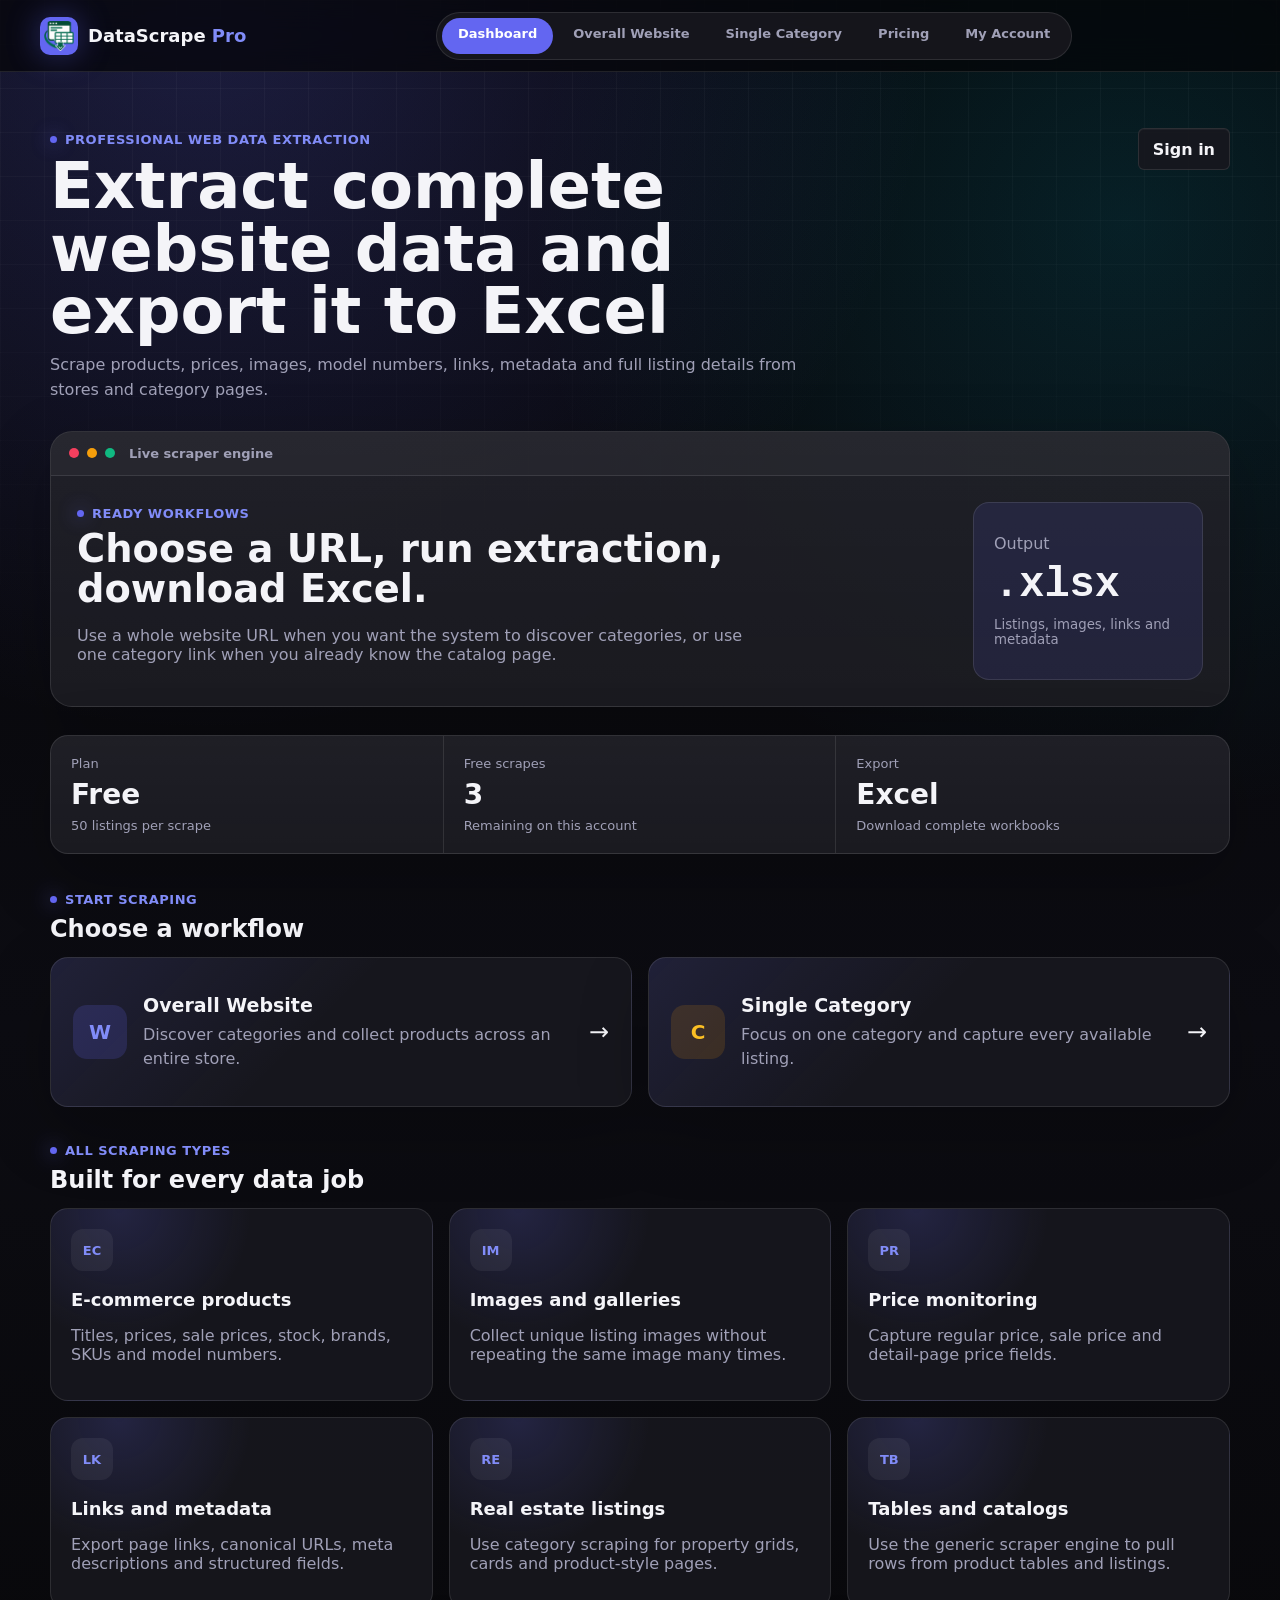
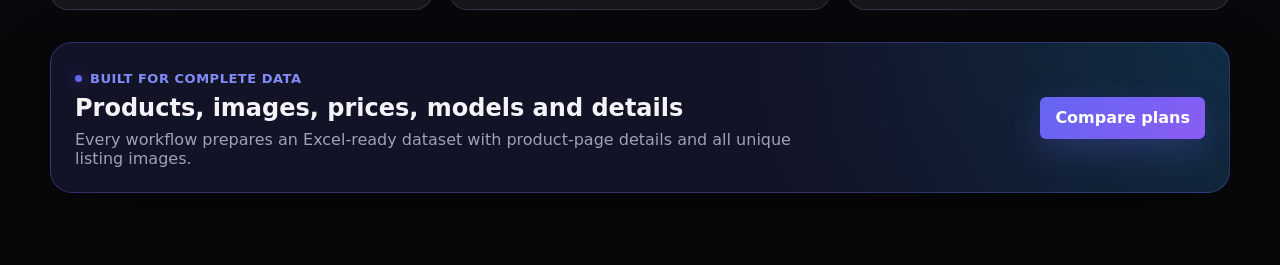
==== static/index.html @ b7f9dc65 "Apply premium dashboard redesign" ====
<!doctype html>
<html lang="en">
  <head>
    <meta charset="utf-8" />
    <meta name="viewport" content="width=device-width, initial-scale=1" />
    <title>Dashboard · DataScrape Pro</title>
    <link rel="icon" type="image/png" href="/static/assets/favicon.png" />
    <link rel="stylesheet" href="/static/styles.css?v=20260608-dashboard" />
  </head>
  <body class="appBody">
    <div class="appLayout">
      <aside class="sidebar">
        <a class="sidebarBrand" href="/">
          <img src="/static/assets/scraper-logo-512.png" alt="" />
          <span>DataScrape <em>Pro</em></span>
        </a>
        <nav class="sidebarNav" aria-label="Main navigation">
          <a class="active" href="/">Dashboard</a>
          <a href="/website">Overall Website</a>
          <a href="/category">Single Category</a>
          <a href="/pricing">Pricing</a>
          <a href="/account">My Account</a>
        </nav>
        <div class="sidebarFoot">
          <span>Current plan</span>
          <strong id="currentPlan">Free</strong>
          <small id="freePlanText">3 free scrapes available</small>
        </div>
      </aside>

      <main class="appMain">
        <header class="appTopbar">
          <div>
            <p class="eyebrow">Professional web data extraction</p>
            <h1>Extract complete website data and export it to Excel</h1>
            <p class="pageLead">Scrape products, prices, images, model numbers, links, metadata and full listing details from stores and category pages.</p>
          </div>
          <button id="accountButton" class="accountButton" type="button">Sign in</button>
        </header>

        <section class="heroConsole" aria-label="Scraper overview">
          <div class="consoleChrome"><span></span><span></span><span></span><strong>Live scraper engine</strong></div>
          <div class="consoleGrid">
            <div>
              <p class="eyebrow">Ready workflows</p>
              <h2>Choose a URL, run extraction, download Excel.</h2>
              <p>Use a whole website URL when you want the system to discover categories, or use one category link when you already know the catalog page.</p>
            </div>
            <div class="consoleMetric"><span>Output</span><strong>.xlsx</strong><small>Listings, images, links and metadata</small></div>
          </div>
        </section>

        <section class="dashboardStats">
          <div><span>Plan</span><strong id="dashboardPlan">Free</strong><small id="dashboardPlanDetail">50 listings per scrape</small></div>
          <div><span>Free scrapes</span><strong id="dashboardRemaining">3</strong><small>Remaining on this account</small></div>
          <div><span>Export</span><strong>Excel</strong><small>Download complete workbooks</small></div>
        </section>

        <section class="sectionHeading">
          <div>
            <p class="eyebrow">Start scraping</p>
            <h2>Choose a workflow</h2>
          </div>
        </section>

        <section class="workflowGrid">
          <a class="workflowCard websiteWorkflow" href="/website">
            <span class="workflowIcon">W</span>
            <div>
              <strong>Overall Website</strong>
              <p>Discover categories and collect products across an entire store.</p>
            </div>
            <span class="workflowArrow">→</span>
          </a>
          <a class="workflowCard categoryWorkflow" href="/category">
            <span class="workflowIcon">C</span>
            <div>
              <strong>Single Category</strong>
              <p>Focus on one category and capture every available listing.</p>
            </div>
            <span class="workflowArrow">→</span>
          </a>
        </section>

        <section class="scrapeTypeSection">
          <div class="sectionHeading">
            <div>
              <p class="eyebrow">All scraping types</p>
              <h2>Built for every data job</h2>
            </div>
          </div>
          <div class="scrapeTypeGrid">
            <article><span>EC</span><strong>E-commerce products</strong><p>Titles, prices, sale prices, stock, brands, SKUs and model numbers.</p></article>
            <article><span>IM</span><strong>Images and galleries</strong><p>Collect unique listing images without repeating the same image many times.</p></article>
            <article><span>PR</span><strong>Price monitoring</strong><p>Capture regular price, sale price and detail-page price fields.</p></article>
            <article><span>LK</span><strong>Links and metadata</strong><p>Export page links, canonical URLs, meta descriptions and structured fields.</p></article>
            <article><span>RE</span><strong>Real estate listings</strong><p>Use category scraping for property grids, cards and product-style pages.</p></article>
            <article><span>TB</span><strong>Tables and catalogs</strong><p>Use the generic scraper engine to pull rows from product tables and listings.</p></article>
          </div>
        </section>

        <section class="dashboardBand">
          <div>
            <p class="eyebrow">Built for complete data</p>
            <h2>Products, images, prices, models and details</h2>
            <p>Every workflow prepares an Excel-ready dataset with product-page details and all unique listing images.</p>
          </div>
          <a class="primaryLink" href="/pricing">Compare plans</a>
        </section>
      </main>
    </div>

    <div id="authModal" class="modalBackdrop" hidden>
      <section class="authModal" role="dialog" aria-modal="true" aria-labelledby="authTitle">
        <button id="closeAuthModal" class="closeButton" type="button" aria-label="Close">×</button>
        <img src="/static/assets/scraper-logo-512.png" alt="" />
        <p class="eyebrow">Welcome</p>
        <h2 id="authTitle">Log in or create your account</h2>
        <p>Sign in with Google to use your free scrapes and keep subscriptions connected to your Gmail.</p>
        <a class="googleButton" href="/auth/google"><span class="googleMark">G</span>Continue with Google</a>
      </section>
    </div>
    <script src="/static/dashboard.js?v=20260608-dashboard"></script>
  </body>
</html>
---- static/styles.css ----
:root {
  color-scheme: light;
  --ink: #17201b;
  --muted: #68736d;
  --line: #dfe5e1;
  --paper: #f7f8f6;
  --panel: #ffffff;
  --accent: #1b6f5f;
  --accent-dark: #135346;
  --warn: #9b2f2f;
}

* {
  box-sizing: border-box;
}

body {
  margin: 0;
  min-height: 100vh;
  font-family: Inter, ui-sans-serif, system-ui, -apple-system, BlinkMacSystemFont, "Segoe UI", sans-serif;
  color: var(--ink);
  background:
    linear-gradient(180deg, rgba(27, 111, 95, 0.08), transparent 310px),
    var(--paper);
}

button,
input {
  font: inherit;
}

.shell {
  width: min(1180px, calc(100vw - 32px));
  margin: 0 auto;
  padding: 32px 0;
}

.workspace {
  display: grid;
  gap: 18px;
}

.topbar {
  display: flex;
  align-items: end;
  justify-content: space-between;
  gap: 20px;
}

.topActions {
  display: flex;
  align-items: center;
  gap: 10px;
}

.accountButton {
  flex: 0 0 auto;
  min-height: 42px;
  max-width: 190px;
  padding: 0 14px;
  overflow: hidden;
  border: 1px solid var(--line);
  border-radius: 6px;
  background: var(--panel);
  color: var(--ink);
  font-weight: 700;
  text-overflow: ellipsis;
  white-space: nowrap;
  cursor: pointer;
}

.brandIntro {
  display: flex;
  align-items: flex-start;
  gap: 16px;
  min-width: 0;
}

.brandLogo {
  width: 76px;
  height: 76px;
  flex: 0 0 auto;
  object-fit: contain;
}

.eyebrow {
  margin: 0 0 8px;
  color: var(--accent);
  font-size: 13px;
  font-weight: 700;
  text-transform: uppercase;
}

h1 {
  max-width: 780px;
  margin: 0;
  font-size: clamp(30px, 4.5vw, 56px);
  line-height: 1.02;
  letter-spacing: 0;
}

.scrapeModes {
  display: grid;
  grid-template-columns: repeat(2, minmax(0, 1fr));
  gap: 22px;
}

.billingBar {
  display: grid;
  grid-template-columns: 150px minmax(0, 1fr);
  gap: 14px;
  align-items: stretch;
}

.planStatus,
.planOption {
  border: 1px solid var(--line);
  background: var(--panel);
  border-radius: 8px;
}

.planStatus {
  display: grid;
  align-content: center;
  padding: 16px;
}

.planStatus span,
.planOption span {
  color: var(--muted);
  font-size: 13px;
}

.planStatus strong {
  margin-top: 4px;
  font-size: 20px;
}

.planOptions {
  display: grid;
  grid-template-columns: repeat(3, minmax(0, 1fr));
  gap: 10px;
}

.planOption {
  display: grid;
  gap: 7px;
  align-content: start;
  padding: 14px;
}

.planOption.featured {
  border-color: var(--accent);
}

.upgradeButton {
  width: fit-content;
  min-height: 34px;
  margin-top: 3px;
  padding: 0 12px;
  border: 0;
  border-radius: 6px;
  background: var(--accent);
  color: #fff;
  font-weight: 700;
  cursor: pointer;
}

.scrapeModePanel {
  display: grid;
  align-content: start;
  gap: 9px;
  min-width: 0;
}

.modeTitle {
  display: flex;
  align-items: baseline;
  justify-content: space-between;
  gap: 10px;
}

.modeTitle span {
  color: var(--muted);
  font-size: 12px;
}

.scrapeModePanel h2 {
  margin: 0;
  font-size: 17px;
  line-height: 1.3;
  letter-spacing: 0;
}

.urlBar {
  display: grid;
  grid-template-columns: minmax(0, 1fr) auto;
  gap: 10px;
  padding: 8px;
  background: var(--panel);
  border: 1px solid var(--line);
  border-radius: 8px;
  box-shadow: 0 14px 40px rgba(23, 32, 27, 0.08);
}

.urlBar input {
  width: 100%;
  min-height: 48px;
  padding: 0 14px;
  border: 0;
  outline: 0;
  color: var(--ink);
}

.urlBar button,
.iconButton {
  min-height: 48px;
  border: 0;
  border-radius: 6px;
  background: var(--accent);
  color: #fff;
  font-weight: 700;
  cursor: pointer;
}

.urlBar button {
  padding: 0 24px;
}

.iconButton {
  width: 52px;
  font-size: 28px;
  line-height: 1;
}

button:hover:not(:disabled) {
  background: var(--accent-dark);
}

button:disabled {
  cursor: not-allowed;
  opacity: 0.45;
}

.modalOpen {
  overflow: hidden;
}

.modalBackdrop {
  position: fixed;
  inset: 0;
  z-index: 20;
  display: grid;
  place-items: center;
  padding: 20px;
  background: rgba(23, 32, 27, 0.62);
  opacity: 0;
  backdrop-filter: blur(0);
  transition:
    opacity 220ms ease,
    backdrop-filter 220ms ease;
}

.modalBackdrop[hidden] {
  display: none;
}

.modalBackdrop.isVisible {
  opacity: 1;
  backdrop-filter: blur(5px);
}

.authModal {
  position: relative;
  width: min(430px, 100%);
  padding: 28px;
  border-radius: 8px;
  background: var(--panel);
  box-shadow: 0 24px 70px rgba(0, 0, 0, 0.28);
  text-align: center;
  opacity: 0;
  transform: translateY(24px) scale(0.94);
  transition:
    opacity 240ms ease,
    transform 280ms cubic-bezier(0.22, 1, 0.36, 1);
}

.modalBackdrop.isVisible .authModal {
  opacity: 1;
  transform: translateY(0) scale(1);
}

.authModal > img {
  width: 72px;
  height: 72px;
  transform: translateY(8px) rotate(-4deg);
  transition: transform 420ms cubic-bezier(0.22, 1, 0.36, 1) 80ms;
}

.modalBackdrop.isVisible .authModal > img {
  transform: translateY(0) rotate(0);
}

.authModal h2 {
  margin: 0;
  font-size: 26px;
}

.authModal p:not(.eyebrow) {
  margin: 10px 0 20px;
  color: var(--muted);
}

.authModal small {
  display: block;
  margin-top: 14px;
  color: var(--muted);
}

.closeButton {
  position: absolute;
  top: 10px;
  right: 10px;
  width: 36px;
  height: 36px;
  border: 0;
  background: transparent;
  color: var(--muted);
  font-size: 26px;
  cursor: pointer;
}

.googleButton {
  display: flex;
  align-items: center;
  justify-content: center;
  gap: 10px;
  min-height: 48px;
  border: 1px solid #cfd6d2;
  border-radius: 6px;
  background: #fff;
  color: var(--ink);
  font-weight: 800;
  text-decoration: none;
}

.googleButton:hover {
  background: #f2f5f3;
  border-color: #9eaaa4;
  transform: translateY(-1px);
}

.googleMark {
  color: #4285f4;
  font-size: 20px;
  font-weight: 900;
}

@media (prefers-reduced-motion: reduce) {
  .modalBackdrop,
  .authModal,
  .authModal > img,
  .googleButton {
    transition: none;
  }
}

.status {
  min-height: 24px;
  color: var(--muted);
}

.status.error {
  color: var(--warn);
  font-weight: 700;
}

.exportResult {
  display: grid;
  gap: 8px;
  padding: 12px 14px;
  background: #e6f1ee;
  border: 1px solid #b9d5cc;
  border-radius: 8px;
  overflow-wrap: anywhere;
}

.exportResult a {
  color: var(--accent-dark);
  font-weight: 800;
}

.exportResult span {
  color: var(--muted);
  font-size: 13px;
}

.pathBox {
  padding: 10px;
  background: #fff;
  border: 1px solid var(--line);
  border-radius: 6px;
  color: var(--ink);
  font-family: ui-monospace, SFMono-Regular, Menlo, Monaco, Consolas, "Liberation Mono", monospace;
  font-size: 13px;
  overflow-wrap: anywhere;
}

.stats {
  display: grid;
  grid-template-columns: repeat(8, minmax(0, 1fr));
  gap: 10px;
}

.stats div {
  min-height: 82px;
  padding: 14px;
  background: var(--panel);
  border: 1px solid var(--line);
  border-radius: 8px;
}

.stats span {
  display: block;
  font-size: 30px;
  font-weight: 800;
}

.stats small {
  color: var(--muted);
}

.tabs {
  display: flex;
  gap: 8px;
  flex-wrap: wrap;
}

.tab {
  min-height: 38px;
  padding: 0 14px;
  border: 1px solid var(--line);
  border-radius: 6px;
  background: var(--panel);
  color: var(--ink);
  cursor: pointer;
}

.tab.active {
  border-color: var(--accent);
  background: #e6f1ee;
  color: var(--accent-dark);
  font-weight: 700;
}

.tableWrap {
  min-height: 390px;
  max-height: 72vh;
  overflow: auto;
  overscroll-behavior: contain;
  -webkit-overflow-scrolling: touch;
  touch-action: pan-x pan-y;
  background: var(--panel);
  border: 1px solid var(--line);
  border-radius: 8px;
  cursor: grab;
  scrollbar-color: var(--accent) #edf2ef;
  scrollbar-width: thin;
}

.tableWrap.dragging {
  cursor: grabbing;
  user-select: none;
}

.tableWrap::-webkit-scrollbar {
  width: 12px;
  height: 12px;
}

.tableWrap::-webkit-scrollbar-track {
  background: #edf2ef;
}

.tableWrap::-webkit-scrollbar-thumb {
  background: #8ab7ad;
  border: 3px solid #edf2ef;
  border-radius: 999px;
}

.scrollHint {
  display: inline-flex;
  width: fit-content;
  padding: 6px 10px;
  color: var(--muted);
  background: #eef4f1;
  border: 1px solid var(--line);
  border-radius: 6px;
  font-size: 13px;
}

table {
  width: max-content;
  min-width: 100%;
  border-collapse: collapse;
  table-layout: auto;
}

th,
td {
  min-width: 142px;
  max-width: 280px;
  padding: 11px 12px;
  border-bottom: 1px solid var(--line);
  text-align: left;
  vertical-align: top;
  overflow-wrap: normal;
  word-break: normal;
  font-size: 14px;
}

th {
  position: sticky;
  top: 0;
  background: #eef4f1;
  z-index: 1;
  white-space: nowrap;
  line-height: 1.2;
  font-size: 13px;
  text-transform: none;
}

td {
  line-height: 1.45;
}

td:not(:has(img)) {
  overflow-wrap: anywhere;
}

th:nth-child(1),
td:nth-child(1),
th:nth-child(29),
td:nth-child(29) {
  min-width: 240px;
}

th:nth-child(28),
td:nth-child(28),
th:nth-child(30),
td:nth-child(30) {
  min-width: 320px;
}

th:nth-child(20),
td:nth-child(20),
th:nth-child(21),
td:nth-child(21),
th:nth-child(22),
td:nth-child(22),
th:nth-child(23),
td:nth-child(23),
th:nth-child(24),
td:nth-child(24),
th:nth-child(25),
td:nth-child(25) {
  min-width: 110px;
  max-width: 130px;
}

td img {
  width: 86px;
  height: 86px;
  object-fit: cover;
  border-radius: 6px;
  border: 1px solid var(--line);
}

.empty {
  padding: 42px;
  color: var(--muted);
  text-align: center;
}

.accountShell {
  width: min(960px, calc(100vw - 32px));
  margin: 0 auto;
  padding: 28px 0 56px;
}

.accountHeader,
.accountIdentity,
.subscriptionPanel {
  display: flex;
  align-items: center;
  justify-content: space-between;
  gap: 20px;
}

.accountHeader {
  margin-bottom: 36px;
}

.brandLink {
  display: inline-flex;
  align-items: center;
  gap: 10px;
  color: var(--ink);
  font-weight: 800;
  text-decoration: none;
}

.brandLink img {
  width: 46px;
  height: 46px;
}

.backButton,
.primaryLink,
.logoutButton {
  display: inline-flex;
  align-items: center;
  justify-content: center;
  min-height: 42px;
  padding: 0 15px;
  border-radius: 6px;
  font-weight: 750;
  text-decoration: none;
}

.backButton {
  border: 1px solid var(--line);
  background: var(--panel);
  color: var(--ink);
}

.accountLoading,
.signedOutPanel,
.accountIdentity,
.accountMetrics,
.subscriptionPanel {
  background: var(--panel);
  border: 1px solid var(--line);
  border-radius: 8px;
}

.accountLoading {
  padding: 32px;
  color: var(--muted);
  text-align: center;
}

.accountContent {
  display: grid;
  gap: 18px;
}

.accountContent[hidden],
.signedOutPanel[hidden] {
  display: none;
}

.accountIdentity {
  justify-content: flex-start;
  padding: 24px;
}

.accountIdentity > img {
  width: 72px;
  height: 72px;
  border-radius: 50%;
  object-fit: cover;
  background: #eef4f1;
}

.accountIdentity h1 {
  font-size: 32px;
}

.accountIdentity p:last-child {
  margin: 6px 0 0;
  color: var(--muted);
}

.accountMetrics {
  display: grid;
  grid-template-columns: repeat(3, minmax(0, 1fr));
}

.accountMetrics div {
  min-height: 112px;
  padding: 20px;
  border-right: 1px solid var(--line);
}

.accountMetrics div:last-child {
  border-right: 0;
}

.accountMetrics span {
  display: block;
  margin-bottom: 8px;
  color: var(--muted);
  font-size: 13px;
}

.accountMetrics strong {
  font-size: 22px;
}

.subscriptionPanel {
  padding: 24px;
}

.subscriptionPanel h2 {
  margin: 0;
  font-size: 24px;
}

.subscriptionPanel p:last-child {
  margin: 8px 0 0;
  color: var(--muted);
}

.primaryLink {
  flex: 0 0 auto;
  background: var(--accent);
  color: #fff;
}

.logoutButton {
  width: fit-content;
  border: 1px solid #d9b8b8;
  background: #fff;
  color: var(--warn);
}

.signedOutPanel {
  display: grid;
  justify-items: center;
  gap: 16px;
  padding: 48px 24px;
  text-align: center;
}

.signedOutPanel > img {
  width: 82px;
  height: 82px;
}

.signedOutPanel h1 {
  font-size: 32px;
}

@media (max-width: 720px) {
  .shell {
    width: min(100vw - 20px, 1180px);
    padding: 18px 0;
  }

  .topbar {
    align-items: start;
  }

  .topActions {
    flex-direction: column-reverse;
  }

  .accountButton {
    max-width: 112px;
  }

  .brandIntro {
    gap: 10px;
  }

  .brandLogo {
    width: 48px;
    height: 48px;
  }

  .urlBar {
    grid-template-columns: 1fr;
  }

  .scrapeModes {
    grid-template-columns: 1fr;
  }

  .billingBar {
    grid-template-columns: 1fr;
  }

  .planOptions {
    grid-template-columns: 1fr;
  }

  .stats {
    grid-template-columns: repeat(2, minmax(0, 1fr));
  }

  .accountHeader,
  .subscriptionPanel {
    align-items: flex-start;
    flex-direction: column;
  }

  .accountMetrics {
    grid-template-columns: 1fr;
  }

  .accountMetrics div {
    min-height: 88px;
    border-right: 0;
    border-bottom: 1px solid var(--line);
  }

  .accountMetrics div:last-child {
    border-bottom: 0;
  }

  th,
  td {
    min-width: 170px;
  }
}

/* Dashboard application shell */
.appBody {
  background: #eef1ef;
}

.appLayout {
  display: grid;
  grid-template-columns: 230px minmax(0, 1fr);
  min-height: 100vh;
}

.sidebar {
  position: sticky;
  top: 0;
  display: flex;
  flex-direction: column;
  min-width: 0;
  height: 100vh;
  padding: 22px 16px;
  background: #17201b;
  color: #fff;
}

.sidebarBrand {
  display: flex;
  align-items: center;
  gap: 10px;
  padding: 0 8px 22px;
  color: #fff;
  font-weight: 800;
  text-decoration: none;
}

.sidebarBrand img {
  width: 42px;
  height: 42px;
  padding: 4px;
  border-radius: 6px;
  background: #fff;
}

.sidebarNav {
  display: grid;
  gap: 4px;
}

.sidebarNav a {
  min-height: 42px;
  padding: 11px 12px;
  border-radius: 6px;
  color: #bdc7c1;
  font-size: 14px;
  font-weight: 650;
  text-decoration: none;
}

.sidebarNav a:hover,
.sidebarNav a.active {
  background: #26332c;
  color: #fff;
}

.sidebarNav a.active {
  box-shadow: inset 3px 0 #42b89c;
}

.sidebarFoot {
  display: grid;
  gap: 3px;
  margin-top: auto;
  padding: 14px 12px;
  border-top: 1px solid #354139;
}

.sidebarFoot span,
.sidebarFoot small {
  color: #9caaa2;
  font-size: 12px;
}

.appMain {
  min-width: 0;
  width: min(1220px, 100%);
  padding: 34px 38px 56px;
}

.appTopbar {
  display: flex;
  align-items: flex-start;
  justify-content: space-between;
  gap: 24px;
  margin-bottom: 28px;
}

.appTopbar h1 {
  max-width: 780px;
  font-size: 38px;
  line-height: 1.08;
}

.pageLead {
  max-width: 720px;
  margin: 10px 0 0;
  color: var(--muted);
  font-size: 16px;
  line-height: 1.55;
}

.dashboardStats {
  display: grid;
  grid-template-columns: repeat(3, minmax(0, 1fr));
  margin-bottom: 34px;
  border: 1px solid var(--line);
  border-radius: 8px;
  background: var(--panel);
}

.dashboardStats > div {
  min-height: 116px;
  padding: 20px;
  border-right: 1px solid var(--line);
}

.dashboardStats > div:last-child {
  border-right: 0;
}

.dashboardStats span,
.dashboardStats small {
  display: block;
  color: var(--muted);
  font-size: 13px;
}

.dashboardStats strong {
  display: block;
  margin: 7px 0;
  font-size: 28px;
}

.sectionHeading {
  display: flex;
  align-items: end;
  justify-content: space-between;
  margin-bottom: 14px;
}

.sectionHeading h2,
.dashboardBand h2 {
  margin: 0;
  font-size: 24px;
}

.workflowGrid {
  display: grid;
  grid-template-columns: repeat(2, minmax(0, 1fr));
  gap: 14px;
  margin-bottom: 30px;
}

.workflowCard {
  display: grid;
  grid-template-columns: 54px minmax(0, 1fr) auto;
  gap: 16px;
  align-items: center;
  min-height: 150px;
  padding: 22px;
  border: 1px solid var(--line);
  border-radius: 8px;
  background: var(--panel);
  color: var(--ink);
  text-decoration: none;
  transition: border-color 160ms ease, transform 160ms ease, box-shadow 160ms ease;
}

.workflowCard:hover {
  transform: translateY(-2px);
  box-shadow: 0 14px 30px rgba(23, 32, 27, 0.1);
}

.websiteWorkflow:hover {
  border-color: #1b6f5f;
}

.categoryWorkflow:hover {
  border-color: #b47a25;
}

.workflowIcon {
  display: grid;
  place-items: center;
  width: 54px;
  height: 54px;
  border-radius: 8px;
  background: #e6f1ee;
  color: var(--accent-dark);
  font-size: 20px;
  font-weight: 900;
}

.categoryWorkflow .workflowIcon {
  background: #f5ecdc;
  color: #8a5c17;
}

.workflowCard strong {
  font-size: 19px;
}

.workflowCard p {
  margin: 7px 0 0;
  color: var(--muted);
  line-height: 1.45;
}

.workflowArrow {
  font-size: 24px;
}

.dashboardBand {
  display: flex;
  align-items: center;
  justify-content: space-between;
  gap: 24px;
  padding: 24px;
  border: 1px solid #b9d5cc;
  border-radius: 8px;
  background: #e6f1ee;
}

.dashboardBand p:last-child {
  max-width: 720px;
  margin: 8px 0 0;
  color: #496159;
}

.scraperMain {
  max-width: calc(100vw - 230px);
}

.scraperCommand {
  margin-bottom: 14px;
  padding: 18px;
  border: 1px solid var(--line);
  border-radius: 8px;
  background: var(--panel);
}

.commandMeta {
  display: flex;
  justify-content: space-between;
  gap: 14px;
  margin-bottom: 10px;
}

.commandMeta span {
  color: var(--muted);
  font-size: 13px;
}

.commandMeta strong {
  color: var(--accent-dark);
  font-size: 13px;
}

.statusBar {
  padding: 11px 14px;
  border: 1px solid var(--line);
  border-radius: 6px;
  background: #f8faf9;
}

.compactStats {
  margin: 14px 0;
}

.compactStats div {
  min-height: 74px;
  padding: 12px;
}

.compactStats span {
  font-size: 25px;
}

.pricingHeader {
  margin-bottom: 34px;
}

.pricingGrid {
  display: grid;
  grid-template-columns: repeat(3, minmax(0, 1fr));
  gap: 14px;
}

.priceCard {
  position: relative;
  display: flex;
  flex-direction: column;
  min-height: 440px;
  padding: 24px;
  border: 1px solid var(--line);
  border-radius: 8px;
  background: var(--panel);
}

.priceCard.recommended {
  border: 2px solid var(--accent);
}

.recommendedTag {
  position: absolute;
  top: -13px;
  left: 18px;
  padding: 5px 9px;
  border-radius: 5px;
  background: var(--accent);
  color: #fff;
  font-size: 11px;
  font-weight: 800;
}

.priceName {
  margin: 0;
  font-size: 18px;
  font-weight: 800;
}

.priceValue {
  display: flex;
  align-items: baseline;
  gap: 5px;
  margin: 16px 0 10px;
}

.priceValue strong {
  font-size: 44px;
}

.priceValue span,
.priceCard p {
  color: var(--muted);
}

.priceCard ul {
  display: grid;
  gap: 11px;
  margin: 24px 0;
  padding-left: 20px;
  color: #405048;
}

.priceButton,
.secondaryLink {
  width: 100%;
  min-height: 46px;
  margin-top: auto;
}

.secondaryLink {
  display: grid;
  place-items: center;
  border: 1px solid var(--line);
  border-radius: 6px;
  color: var(--ink);
  font-weight: 750;
  text-decoration: none;
}

.pricingStatus {
  margin-top: 18px;
  text-align: center;
}

.accountMain {
  max-width: 1000px;
}

.accountMain .accountContent {
  display: grid;
}

@media (max-width: 900px) {
  .appLayout {
    grid-template-columns: 1fr;
  }

  .sidebar {
    position: static;
    width: 100%;
    height: auto;
    padding: 12px;
    overflow: hidden;
  }

  .sidebarBrand {
    padding: 0 4px 10px;
  }

  .sidebarNav {
    display: flex;
    gap: 5px;
    overflow-x: auto;
    padding-bottom: 3px;
  }

  .sidebarNav a {
    flex: 0 0 auto;
    min-height: 38px;
    padding: 9px 11px;
  }

  .sidebarNav a.active {
    box-shadow: inset 0 -3px #42b89c;
  }

  .sidebarFoot {
    display: none;
  }

  .appMain,
  .scraperMain {
    width: 100%;
    max-width: none;
    padding: 24px 18px 44px;
  }

  .pricingGrid {
    grid-template-columns: 1fr;
  }

  .priceCard {
    min-height: 390px;
  }
}

@media (max-width: 640px) {
  .appTopbar {
    align-items: flex-start;
    flex-direction: column;
    gap: 12px;
  }

  .appTopbar h1 {
    font-size: 30px;
  }

  .appTopbar .accountButton {
    align-self: flex-start;
  }

  .dashboardStats,
  .workflowGrid {
    grid-template-columns: 1fr;
  }

  .dashboardStats > div {
    min-height: 90px;
    border-right: 0;
    border-bottom: 1px solid var(--line);
  }

  .dashboardStats > div:last-child {
    border-bottom: 0;
  }

  .workflowCard {
    min-height: 132px;
    padding: 17px;
  }

  .dashboardBand,
  .commandMeta {
    align-items: flex-start;
    flex-direction: column;
  }

  .compactStats {
    grid-template-columns: repeat(2, minmax(0, 1fr));
  }
}

/* DataScrape Pro redesign inspired by the supplied reference */
:root {
  color-scheme: dark;
  --ink: #f4f4f8;
  --muted: #a0a0b7;
  --line: rgba(255, 255, 255, 0.1);
  --paper: #060608;
  --panel: #181820;
  --accent: #6366f1;
  --accent-dark: #818cf8;
  --warn: #f43f5e;
  --surface-2: #20202b;
  --green: #10b981;
  --amber: #f59e0b;
  --cyan: #06b6d4;
  --violet: #8b5cf6;
}

body.appBody {
  min-height: 100vh;
  color: var(--ink);
  background:
    radial-gradient(circle at 16% 0%, rgba(99, 102, 241, 0.24), transparent 34%),
    radial-gradient(circle at 88% 12%, rgba(6, 182, 212, 0.14), transparent 30%),
    linear-gradient(180deg, #060608 0%, #0c0c12 55%, #070709 100%);
}

.appBody::before {
  content: "";
  position: fixed;
  inset: 0;
  z-index: -1;
  pointer-events: none;
  background-image:
    linear-gradient(rgba(255, 255, 255, 0.035) 1px, transparent 1px),
    linear-gradient(90deg, rgba(255, 255, 255, 0.035) 1px, transparent 1px);
  background-size: 44px 44px;
  mask-image: linear-gradient(to bottom, black, transparent 78%);
}

.appLayout {
  display: block;
  min-height: 100vh;
}

.sidebar {
  position: sticky;
  top: 0;
  z-index: 50;
  display: flex;
  flex-direction: row;
  align-items: center;
  gap: 22px;
  width: 100%;
  height: 72px;
  min-width: 0;
  padding: 0 40px;
  border-bottom: 1px solid var(--line);
  background: rgba(6, 6, 8, 0.76);
  color: var(--ink);
  backdrop-filter: blur(22px) saturate(1.35);
}

.sidebarBrand {
  flex: 0 0 auto;
  gap: 10px;
  min-width: max-content;
  padding: 0;
  color: var(--ink);
  font-size: 18px;
}

.sidebarBrand img {
  width: 38px;
  height: 38px;
  border-radius: 10px;
  background: var(--accent);
  box-shadow: 0 0 32px rgba(99, 102, 241, 0.38);
}

.sidebarBrand em {
  color: var(--accent-dark);
  font-style: normal;
}

.sidebarNav {
  display: flex;
  gap: 4px;
  align-items: center;
  margin: 0 auto;
  padding: 5px;
  overflow-x: auto;
  border: 1px solid var(--line);
  border-radius: 999px;
  background: rgba(24, 24, 31, 0.88);
  scrollbar-width: none;
}

.sidebarNav::-webkit-scrollbar {
  display: none;
}

.sidebarNav a {
  flex: 0 0 auto;
  min-height: 36px;
  padding: 8px 16px;
  border-radius: 999px;
  color: var(--muted);
  font-size: 13px;
  font-weight: 700;
}

.sidebarNav a:hover,
.sidebarNav a.active {
  background: var(--surface-2);
  color: var(--ink);
  box-shadow: none;
}

.sidebarNav a.active {
  background: var(--accent);
  color: #fff;
}

.sidebarFoot {
  display: none;
}

.appMain,
.scraperMain,
.pricingMain,
.accountMain {
  width: min(1180px, calc(100vw - 40px));
  max-width: 1180px;
  min-width: 0;
  margin: 0 auto;
  padding: 56px 0 72px;
}

.appTopbar {
  align-items: flex-start;
  margin-bottom: 28px;
}

.appTopbar h1 {
  max-width: 880px;
  font-size: clamp(34px, 5vw, 68px);
  line-height: 0.98;
  color: var(--ink);
}

.pageLead {
  max-width: 760px;
  color: var(--muted);
}

.eyebrow {
  display: inline-flex;
  align-items: center;
  gap: 8px;
  color: var(--accent-dark);
  letter-spacing: 0.04em;
}

.eyebrow::before {
  content: "";
  width: 7px;
  height: 7px;
  border-radius: 50%;
  background: var(--accent);
  box-shadow: 0 0 18px rgba(99, 102, 241, 0.8);
}

.accountButton,
.backButton,
.secondaryLink {
  border: 1px solid var(--line);
  background: rgba(24, 24, 31, 0.9);
  color: var(--ink);
  box-shadow: inset 0 1px 0 rgba(255, 255, 255, 0.04);
}

.accountButton:hover,
.backButton:hover,
.secondaryLink:hover {
  border-color: var(--accent);
}

.primaryLink,
.urlBar button,
.iconButton,
.upgradeButton,
.priceButton {
  border: 0;
  background: linear-gradient(135deg, var(--accent), var(--violet));
  color: #fff;
  box-shadow: 0 12px 32px rgba(99, 102, 241, 0.26);
}

.heroConsole,
.dashboardStats,
.workflowCard,
.dashboardBand,
.scraperCommand,
.statusBar,
.tableWrap,
.priceCard,
.accountContent,
.signedOutPanel,
.accountLoading,
.subscriptionPanel,
.accountIdentity,
.accountMetrics > div {
  border: 1px solid var(--line);
  background:
    linear-gradient(180deg, rgba(255, 255, 255, 0.045), rgba(255, 255, 255, 0.018)),
    rgba(24, 24, 31, 0.86);
  color: var(--ink);
  box-shadow: 0 24px 70px rgba(0, 0, 0, 0.24);
}

.heroConsole {
  overflow: hidden;
  margin: 28px 0;
  border-radius: 22px;
}

.consoleChrome {
  display: flex;
  align-items: center;
  gap: 8px;
  padding: 14px 18px;
  border-bottom: 1px solid var(--line);
  background: rgba(255, 255, 255, 0.03);
  color: var(--muted);
  font-size: 13px;
}

.consoleChrome span {
  width: 10px;
  height: 10px;
  border-radius: 50%;
}

.consoleChrome span:nth-child(1) { background: var(--warn); }
.consoleChrome span:nth-child(2) { background: var(--amber); }
.consoleChrome span:nth-child(3) { background: var(--green); }
.consoleChrome strong { margin-left: 6px; color: var(--muted); font-weight: 700; }

.consoleGrid {
  display: grid;
  grid-template-columns: minmax(0, 1fr) 230px;
  gap: 22px;
  align-items: stretch;
  padding: 26px;
}

.consoleGrid h2 {
  max-width: 650px;
  margin: 0;
  font-size: clamp(26px, 3vw, 42px);
  line-height: 1.06;
}

.consoleGrid p:last-child {
  max-width: 680px;
  color: var(--muted);
}

.consoleMetric {
  display: grid;
  align-content: center;
  gap: 8px;
  padding: 20px;
  border: 1px solid var(--line);
  border-radius: 16px;
  background: rgba(99, 102, 241, 0.12);
}

.consoleMetric span,
.consoleMetric small,
.dashboardStats span,
.dashboardStats small,
.priceCard p,
.priceCard ul,
.workflowCard p,
.scrapeTypeGrid p,
.status,
.scrollHint {
  color: var(--muted);
}

.consoleMetric strong {
  font-family: ui-monospace, SFMono-Regular, Menlo, Consolas, monospace;
  font-size: 42px;
}

.dashboardStats {
  border-radius: 18px;
}

.dashboardStats > div {
  border-right-color: var(--line);
}

.workflowGrid,
.pricingGrid,
.scrapeTypeGrid {
  gap: 16px;
}

.workflowCard {
  border-radius: 18px;
  background:
    linear-gradient(135deg, rgba(99, 102, 241, 0.13), transparent 46%),
    rgba(24, 24, 31, 0.88);
}

.workflowCard:hover {
  border-color: rgba(129, 140, 248, 0.6);
  box-shadow: 0 22px 70px rgba(99, 102, 241, 0.18);
}

.workflowIcon {
  border-radius: 14px;
  background: rgba(99, 102, 241, 0.18);
  color: var(--accent-dark);
}

.categoryWorkflow .workflowIcon {
  background: rgba(245, 158, 11, 0.14);
  color: #fbbf24;
}

.scrapeTypeSection {
  margin: 32px 0;
}

.scrapeTypeGrid {
  display: grid;
  grid-template-columns: repeat(3, minmax(0, 1fr));
}

.scrapeTypeGrid article {
  min-height: 170px;
  padding: 20px;
  border: 1px solid var(--line);
  border-radius: 18px;
  background:
    radial-gradient(circle at 18% 0%, rgba(99, 102, 241, 0.18), transparent 36%),
    rgba(24, 24, 31, 0.86);
}

.scrapeTypeGrid span {
  display: grid;
  place-items: center;
  width: 42px;
  height: 42px;
  margin-bottom: 18px;
  border-radius: 12px;
  background: rgba(255, 255, 255, 0.06);
  color: var(--accent-dark);
  font-weight: 900;
  font-size: 13px;
}

.scrapeTypeGrid strong {
  display: block;
  margin-bottom: 7px;
  font-size: 18px;
}

.dashboardBand {
  border-color: rgba(99, 102, 241, 0.34);
  border-radius: 22px;
  background:
    radial-gradient(circle at 100% 0%, rgba(6, 182, 212, 0.16), transparent 40%),
    rgba(99, 102, 241, 0.12);
}

.dashboardBand p:last-child {
  color: var(--muted);
}

.scraperTypeStrip {
  display: flex;
  gap: 8px;
  margin: -6px 0 20px;
  overflow-x: auto;
  scrollbar-width: none;
}

.scraperTypeStrip::-webkit-scrollbar {
  display: none;
}

.scraperTypeStrip span {
  flex: 0 0 auto;
  padding: 8px 13px;
  border: 1px solid var(--line);
  border-radius: 999px;
  background: rgba(24, 24, 31, 0.78);
  color: var(--muted);
  font-size: 13px;
  font-weight: 700;
}

.scraperCommand {
  border-radius: 20px;
}

.urlBar {
  border-color: var(--line);
  border-radius: 16px;
  background: rgba(8, 8, 12, 0.78);
  box-shadow: none;
}

.urlBar input {
  color: var(--ink);
  background: transparent;
}

.urlBar input::placeholder {
  color: #70708a;
}

.statusBar,
.exportResult {
  border-radius: 14px;
  background: rgba(24, 24, 31, 0.74);
}

.scrollHint {
  border-color: var(--line);
  background: rgba(24, 24, 31, 0.88);
  color: var(--muted);
}

.compactStats div {
  border: 1px solid var(--line);
  border-radius: 16px;
  background: rgba(24, 24, 31, 0.78);
}

.compactStats span {
  color: var(--ink);
}

.tab {
  border-color: var(--line);
  background: rgba(24, 24, 31, 0.85);
  color: var(--muted);
}

.tab.active {
  border-color: var(--accent);
  background: rgba(99, 102, 241, 0.18);
  color: var(--ink);
}

.tableWrap {
  border-radius: 18px;
  background: rgba(10, 10, 14, 0.86);
  scrollbar-color: var(--accent) #111116;
}

th {
  background: #15151c;
  color: var(--ink);
}

td {
  color: var(--muted);
}

td a {
  color: var(--accent-dark);
}

.priceCard {
  border-radius: 22px;
  background:
    radial-gradient(circle at 100% 0%, rgba(99, 102, 241, 0.14), transparent 35%),
    rgba(24, 24, 31, 0.88);
}

.priceCard.recommended {
  border-color: var(--accent);
  box-shadow: 0 30px 90px rgba(99, 102, 241, 0.22);
}

.recommendedTag {
  background: linear-gradient(135deg, var(--accent), var(--violet));
}

.priceValue strong,
.priceName {
  color: var(--ink);
}

.authModal {
  border: 1px solid var(--line);
  background: #181820;
  color: var(--ink);
  box-shadow: 0 40px 120px rgba(0, 0, 0, 0.55);
}

.authModal p {
  color: var(--muted);
}

.googleButton {
  border-color: var(--line);
  background: rgba(255, 255, 255, 0.04);
  color: var(--ink);
}

.closeButton {
  color: var(--muted);
}

.accountContent,
.signedOutPanel,
.accountLoading {
  border-radius: 22px;
}

@media (max-width: 980px) {
  .sidebar {
    padding: 0 18px;
  }

  .sidebarNav {
    margin-left: auto;
    margin-right: 0;
  }

  .consoleGrid,
  .scrapeTypeGrid {
    grid-template-columns: 1fr;
  }

  .pricingGrid {
    grid-template-columns: 1fr;
  }
}

@media (max-width: 720px) {
  .sidebar {
    height: auto;
    padding: 12px;
    align-items: stretch;
    flex-direction: column;
    overflow: hidden;
  }

  .sidebarBrand {
    padding: 0 4px 2px;
  }

  .sidebarNav {
    width: 100%;
    margin: 0;
    border-radius: 14px;
  }

  .appMain,
  .scraperMain,
  .pricingMain,
  .accountMain {
    width: min(100vw - 24px, 1180px);
    padding: 34px 0 54px;
  }

  .appTopbar {
    flex-direction: column;
    gap: 14px;
  }

  .appTopbar h1 {
    font-size: 38px;
  }

  .dashboardStats {
    grid-template-columns: 1fr;
  }

  .dashboardStats > div {
    border-right: 0;
    border-bottom: 1px solid var(--line);
  }

  .dashboardStats > div:last-child {
    border-bottom: 0;
  }

  .workflowGrid,
  .compactStats {
    grid-template-columns: 1fr;
  }

  .workflowCard {
    grid-template-columns: 48px minmax(0, 1fr);
  }

  .workflowArrow {
    display: none;
  }

  .consoleGrid,
  .dashboardBand,
  .commandMeta {
    display: grid;
    grid-template-columns: 1fr;
  }

  .urlBar {
    grid-template-columns: 1fr;
  }

  .urlBar button {
    width: 100%;
  }
}
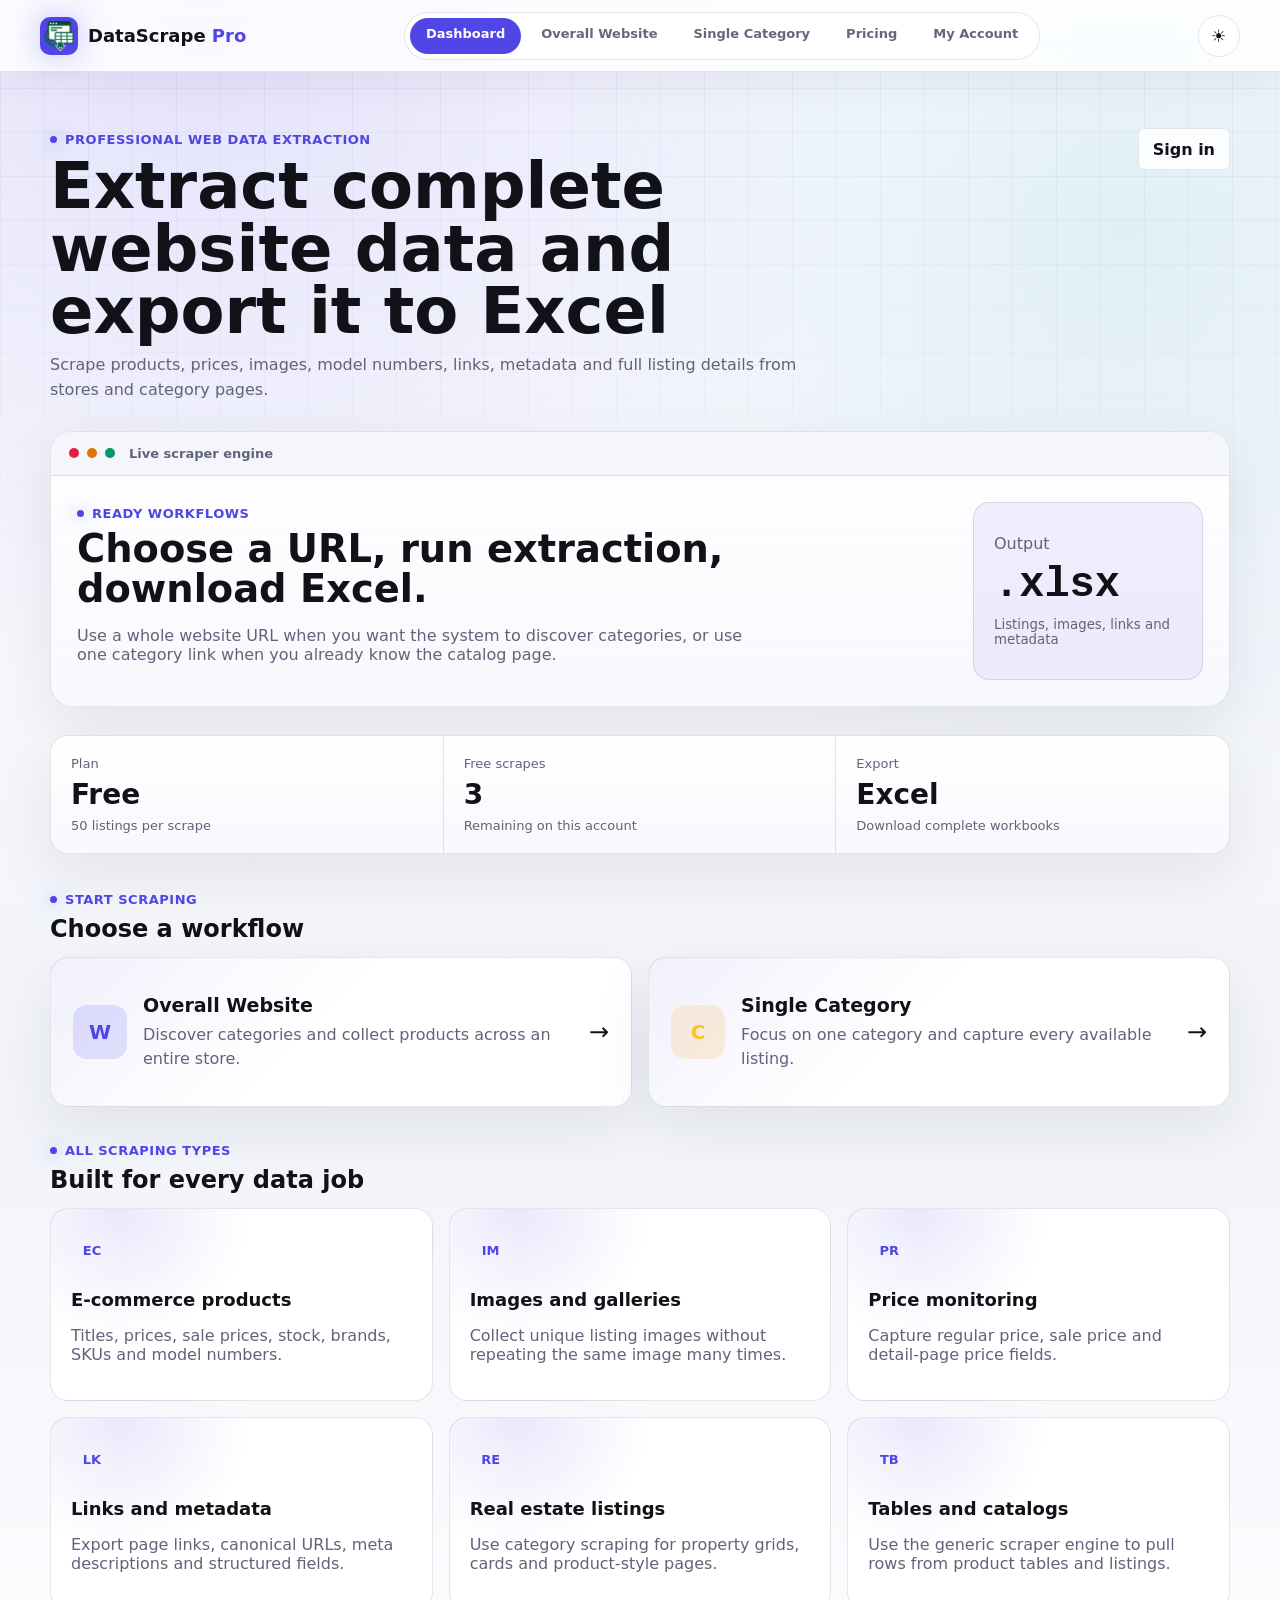
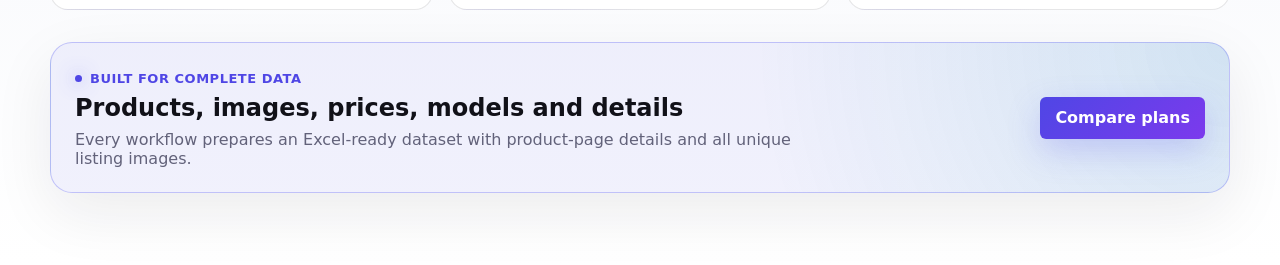
==== commit e53d4fbf: "Add light and dark theme toggle" ====
--- a/static/index.html
+++ b/static/index.html
@@ -5,9 +5,9 @@
     <meta name="viewport" content="width=device-width, initial-scale=1" />
     <title>Dashboard · DataScrape Pro</title>
     <link rel="icon" type="image/png" href="/static/assets/favicon.png" />
-    <link rel="stylesheet" href="/static/styles.css?v=20260608-dashboard" />
+    <link rel="stylesheet" href="/static/styles.css?v=20260608-theme" />
   </head>
-  <body class="appBody">
+  <body class="appBody" data-theme="light">
     <div class="appLayout">
       <aside class="sidebar">
         <a class="sidebarBrand" href="/">
@@ -21,6 +21,10 @@
           <a href="/pricing">Pricing</a>
           <a href="/account">My Account</a>
         </nav>
+        <button id="themeToggle" class="themeToggle" type="button" aria-label="Switch to dark mode" title="Switch theme">
+          <span class="themeIcon lightIcon">☀</span>
+          <span class="themeIcon darkIcon">☾</span>
+        </button>
         <div class="sidebarFoot">
           <span>Current plan</span>
           <strong id="currentPlan">Free</strong>
@@ -120,6 +124,7 @@
         <a class="googleButton" href="/auth/google"><span class="googleMark">G</span>Continue with Google</a>
       </section>
     </div>
-    <script src="/static/dashboard.js?v=20260608-dashboard"></script>
+    <script src="/static/theme.js?v=20260608-theme"></script>
+    <script src="/static/dashboard.js?v=20260608-theme"></script>
   </body>
 </html>
--- a/static/styles.css
+++ b/static/styles.css
@@ -1431,6 +1431,49 @@
   color: #fff;
 }
 
+.themeToggle {
+  position: relative;
+  flex: 0 0 auto;
+  width: 42px;
+  height: 42px;
+  overflow: hidden;
+  border: 1px solid var(--line);
+  border-radius: 50%;
+  background: rgba(24, 24, 31, 0.9);
+  color: var(--ink);
+  cursor: pointer;
+  transition: border-color 180ms ease, transform 180ms ease, background 180ms ease;
+}
+
+.themeToggle:hover {
+  border-color: var(--accent);
+  transform: rotate(12deg);
+}
+
+.themeIcon {
+  position: absolute;
+  inset: 0;
+  display: grid;
+  place-items: center;
+  font-size: 17px;
+  transition: transform 220ms ease, opacity 220ms ease;
+}
+
+.darkIcon {
+  opacity: 0;
+  transform: translateY(16px);
+}
+
+.appBody[data-theme="dark"] .lightIcon {
+  opacity: 0;
+  transform: translateY(-16px);
+}
+
+.appBody[data-theme="dark"] .darkIcon {
+  opacity: 1;
+  transform: translateY(0);
+}
+
 .sidebarFoot {
   display: none;
 }
@@ -1932,3 +1975,155 @@
     width: 100%;
   }
 }
+
+.appBody[data-theme="light"] {
+  --ink: #111118;
+  --muted: #62627a;
+  --line: rgba(17, 17, 24, 0.1);
+  --paper: #f7f8fb;
+  --panel: #ffffff;
+  --accent: #4f46e5;
+  --accent-dark: #4f46e5;
+  --warn: #e11d48;
+  --surface-2: #eef0f7;
+  --green: #059669;
+  --amber: #d97706;
+  --cyan: #0891b2;
+  --violet: #7c3aed;
+  color: var(--ink);
+  background:
+    radial-gradient(circle at 16% 0%, rgba(79, 70, 229, 0.14), transparent 32%),
+    radial-gradient(circle at 88% 12%, rgba(8, 145, 178, 0.1), transparent 30%),
+    linear-gradient(180deg, #fbfbff 0%, #f2f4fa 60%, #ffffff 100%);
+}
+
+.appBody[data-theme="light"]::before {
+  background-image:
+    linear-gradient(rgba(17, 17, 24, 0.045) 1px, transparent 1px),
+    linear-gradient(90deg, rgba(17, 17, 24, 0.045) 1px, transparent 1px);
+}
+
+.appBody[data-theme="light"] .sidebar {
+  background: rgba(255, 255, 255, 0.8);
+  box-shadow: 0 10px 40px rgba(20, 20, 35, 0.06);
+}
+
+.appBody[data-theme="light"] .sidebarNav,
+.appBody[data-theme="light"] .themeToggle,
+.appBody[data-theme="light"] .accountButton,
+.appBody[data-theme="light"] .backButton,
+.appBody[data-theme="light"] .secondaryLink {
+  background: rgba(255, 255, 255, 0.86);
+  color: var(--ink);
+}
+
+.appBody[data-theme="light"] .sidebarNav a {
+  color: #66667c;
+}
+
+.appBody[data-theme="light"] .sidebarNav a:hover {
+  color: var(--ink);
+  background: #eef0f7;
+}
+
+.appBody[data-theme="light"] .sidebarNav a.active {
+  color: #fff;
+  background: var(--accent);
+}
+
+.appBody[data-theme="light"] .heroConsole,
+.appBody[data-theme="light"] .dashboardStats,
+.appBody[data-theme="light"] .workflowCard,
+.appBody[data-theme="light"] .dashboardBand,
+.appBody[data-theme="light"] .scraperCommand,
+.appBody[data-theme="light"] .statusBar,
+.appBody[data-theme="light"] .tableWrap,
+.appBody[data-theme="light"] .priceCard,
+.appBody[data-theme="light"] .accountContent,
+.appBody[data-theme="light"] .signedOutPanel,
+.appBody[data-theme="light"] .accountLoading,
+.appBody[data-theme="light"] .subscriptionPanel,
+.appBody[data-theme="light"] .accountIdentity,
+.appBody[data-theme="light"] .accountMetrics > div {
+  background:
+    linear-gradient(180deg, rgba(255, 255, 255, 0.95), rgba(247, 248, 253, 0.9)),
+    #fff;
+  color: var(--ink);
+  box-shadow: 0 20px 60px rgba(20, 20, 35, 0.08);
+}
+
+.appBody[data-theme="light"] .consoleChrome {
+  background: rgba(244, 246, 251, 0.92);
+}
+
+.appBody[data-theme="light"] .consoleMetric {
+  background: rgba(79, 70, 229, 0.08);
+}
+
+.appBody[data-theme="light"] .workflowCard {
+  background:
+    linear-gradient(135deg, rgba(79, 70, 229, 0.08), transparent 46%),
+    #fff;
+}
+
+.appBody[data-theme="light"] .scrapeTypeGrid article {
+  background:
+    radial-gradient(circle at 18% 0%, rgba(79, 70, 229, 0.12), transparent 36%),
+    rgba(255, 255, 255, 0.94);
+}
+
+.appBody[data-theme="light"] .dashboardBand {
+  background:
+    radial-gradient(circle at 100% 0%, rgba(8, 145, 178, 0.12), transparent 40%),
+    rgba(79, 70, 229, 0.07);
+}
+
+.appBody[data-theme="light"] .scraperTypeStrip span,
+.appBody[data-theme="light"] .compactStats div,
+.appBody[data-theme="light"] .tab,
+.appBody[data-theme="light"] .scrollHint {
+  background: rgba(255, 255, 255, 0.88);
+  color: var(--muted);
+}
+
+.appBody[data-theme="light"] .urlBar {
+  background: #ffffff;
+}
+
+.appBody[data-theme="light"] .urlBar input {
+  color: var(--ink);
+}
+
+.appBody[data-theme="light"] .urlBar input::placeholder {
+  color: #8c8c9f;
+}
+
+.appBody[data-theme="light"] .tab.active {
+  background: rgba(79, 70, 229, 0.1);
+  color: var(--accent);
+}
+
+.appBody[data-theme="light"] .tableWrap {
+  background: #ffffff;
+  scrollbar-color: var(--accent) #eef0f7;
+}
+
+.appBody[data-theme="light"] th {
+  background: #eef0f7;
+  color: var(--ink);
+}
+
+.appBody[data-theme="light"] td {
+  color: #4d4d61;
+}
+
+.appBody[data-theme="light"] .authModal {
+  background: #ffffff;
+  color: var(--ink);
+  box-shadow: 0 40px 120px rgba(20, 20, 35, 0.22);
+}
+
+.appBody[data-theme="light"] .googleButton {
+  background: #fff;
+  color: var(--ink);
+}
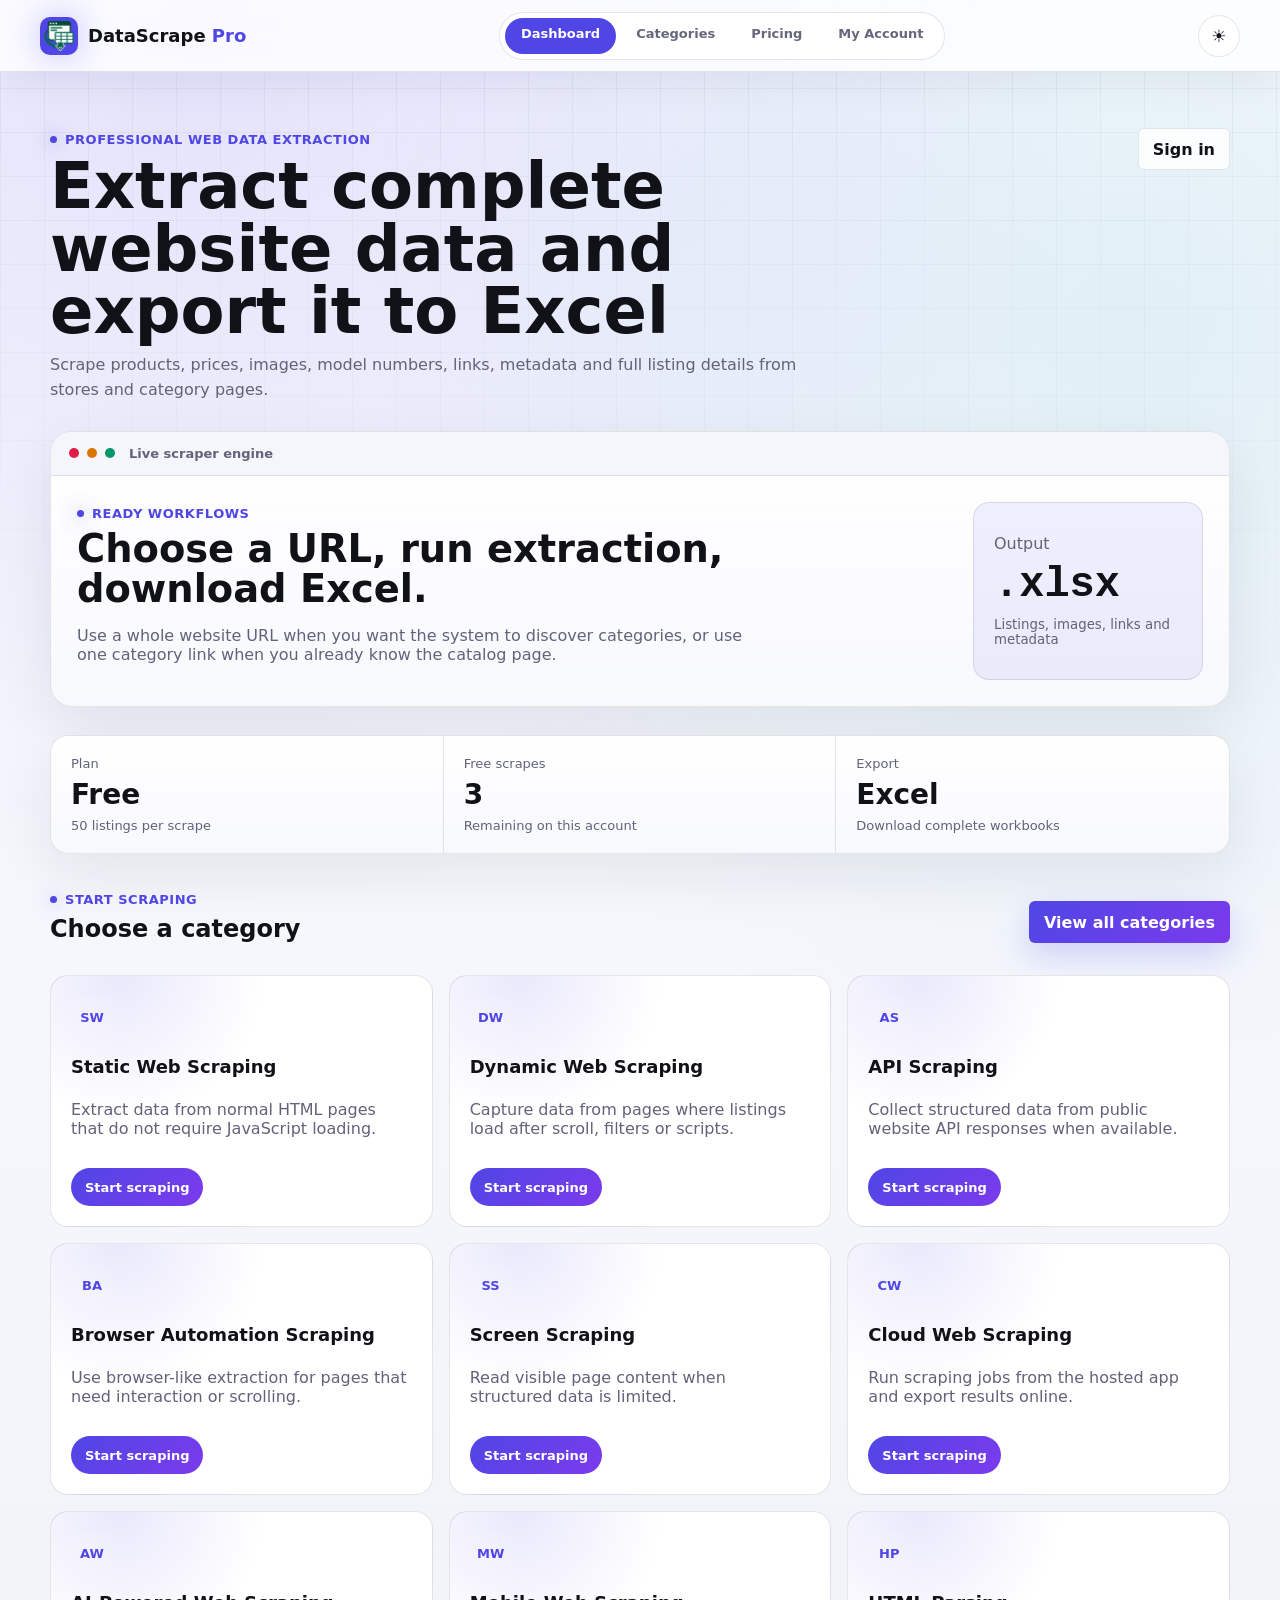
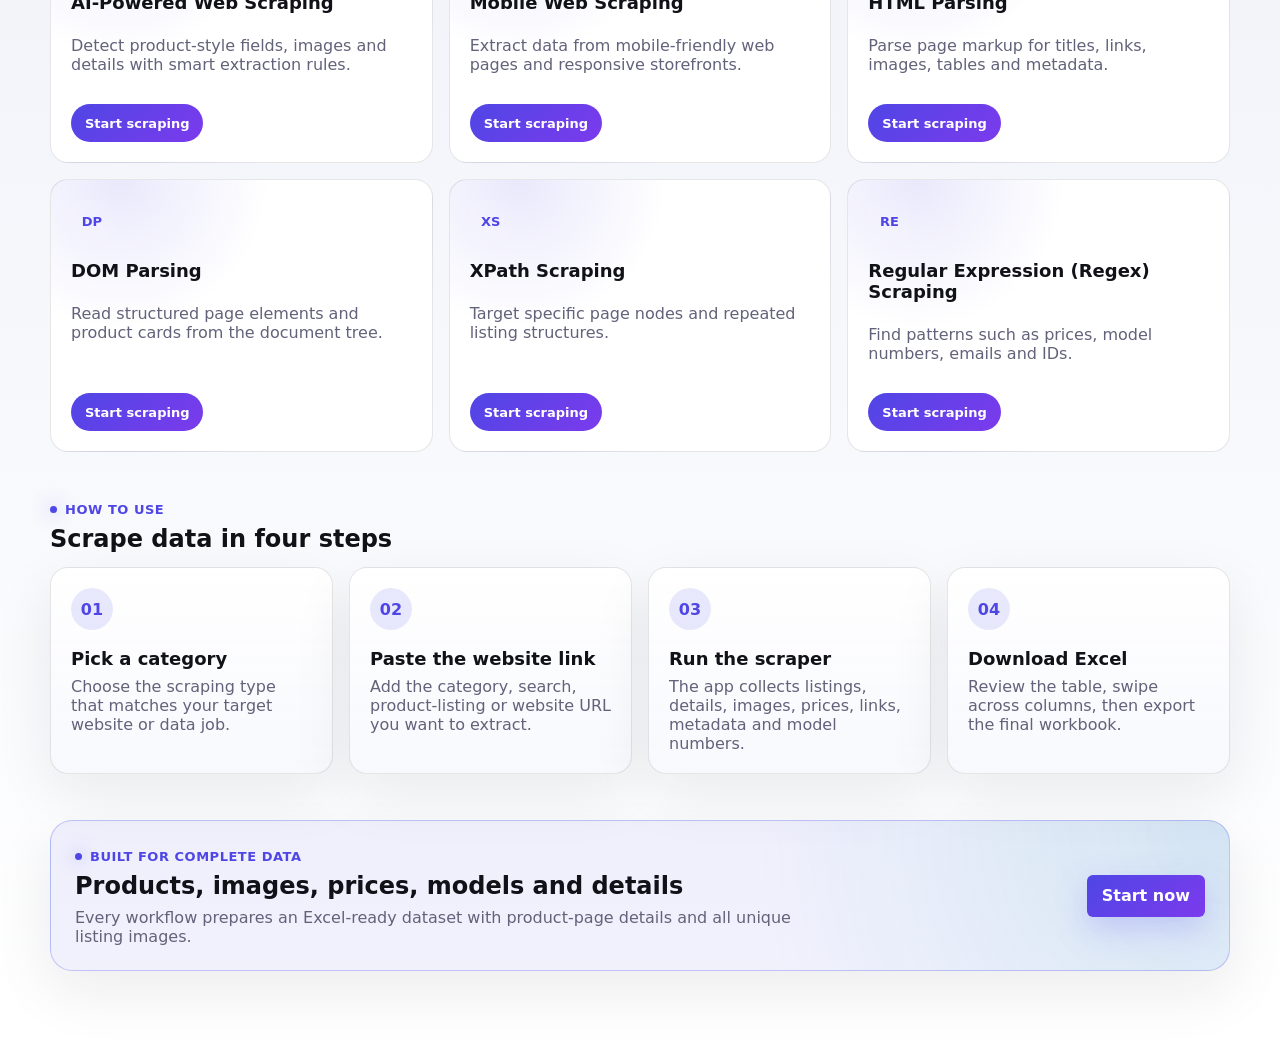
==== commit 61d32bd9: "Add scraping categories workflow" ====
--- a/static/index.html
+++ b/static/index.html
@@ -5,7 +5,8 @@
     <meta name="viewport" content="width=device-width, initial-scale=1" />
     <title>Dashboard · DataScrape Pro</title>
     <link rel="icon" type="image/png" href="/static/assets/favicon.png" />
-    <link rel="stylesheet" href="/static/styles.css?v=20260608-theme" />
+    <link rel="stylesheet" href="/static/styles.css?v=20260608-categories" />
+    <script async src="https://pagead2.googlesyndication.com/pagead/js/adsbygoogle.js?client=ca-pub-8822154425337823" crossorigin="anonymous"></script>
   </head>
   <body class="appBody" data-theme="light">
     <div class="appLayout">
@@ -16,8 +17,7 @@
         </a>
         <nav class="sidebarNav" aria-label="Main navigation">
           <a class="active" href="/">Dashboard</a>
-          <a href="/website">Overall Website</a>
-          <a href="/category">Single Category</a>
+          <a href="/categories">Categories</a>
           <a href="/pricing">Pricing</a>
           <a href="/account">My Account</a>
         </nav>
@@ -63,43 +63,27 @@
         <section class="sectionHeading">
           <div>
             <p class="eyebrow">Start scraping</p>
-            <h2>Choose a workflow</h2>
+            <h2>Choose a category</h2>
           </div>
-        </section>
-
-        <section class="workflowGrid">
-          <a class="workflowCard websiteWorkflow" href="/website">
-            <span class="workflowIcon">W</span>
-            <div>
-              <strong>Overall Website</strong>
-              <p>Discover categories and collect products across an entire store.</p>
-            </div>
-            <span class="workflowArrow">→</span>
-          </a>
-          <a class="workflowCard categoryWorkflow" href="/category">
-            <span class="workflowIcon">C</span>
-            <div>
-              <strong>Single Category</strong>
-              <p>Focus on one category and capture every available listing.</p>
-            </div>
-            <span class="workflowArrow">→</span>
-          </a>
+          <a class="primaryLink" href="/categories">View all categories</a>
         </section>
 
         <section class="scrapeTypeSection">
+          <div id="categoryPreviewGrid" class="scrapeTypeGrid categoryGrid compactCategoryGrid"></div>
+        </section>
+
+        <section class="howToSection" id="how-to-use">
           <div class="sectionHeading">
             <div>
-              <p class="eyebrow">All scraping types</p>
-              <h2>Built for every data job</h2>
+              <p class="eyebrow">How to use</p>
+              <h2>Scrape data in four steps</h2>
             </div>
           </div>
-          <div class="scrapeTypeGrid">
-            <article><span>EC</span><strong>E-commerce products</strong><p>Titles, prices, sale prices, stock, brands, SKUs and model numbers.</p></article>
-            <article><span>IM</span><strong>Images and galleries</strong><p>Collect unique listing images without repeating the same image many times.</p></article>
-            <article><span>PR</span><strong>Price monitoring</strong><p>Capture regular price, sale price and detail-page price fields.</p></article>
-            <article><span>LK</span><strong>Links and metadata</strong><p>Export page links, canonical URLs, meta descriptions and structured fields.</p></article>
-            <article><span>RE</span><strong>Real estate listings</strong><p>Use category scraping for property grids, cards and product-style pages.</p></article>
-            <article><span>TB</span><strong>Tables and catalogs</strong><p>Use the generic scraper engine to pull rows from product tables and listings.</p></article>
+          <div class="howToGrid">
+            <article><span>01</span><strong>Pick a category</strong><p>Choose the scraping type that matches your target website or data job.</p></article>
+            <article><span>02</span><strong>Paste the website link</strong><p>Add the category, search, product-listing or website URL you want to extract.</p></article>
+            <article><span>03</span><strong>Run the scraper</strong><p>The app collects listings, details, images, prices, links, metadata and model numbers.</p></article>
+            <article><span>04</span><strong>Download Excel</strong><p>Review the table, swipe across columns, then export the final workbook.</p></article>
           </div>
         </section>
 
@@ -109,7 +93,7 @@
             <h2>Products, images, prices, models and details</h2>
             <p>Every workflow prepares an Excel-ready dataset with product-page details and all unique listing images.</p>
           </div>
-          <a class="primaryLink" href="/pricing">Compare plans</a>
+          <a class="primaryLink" href="/categories">Start now</a>
         </section>
       </main>
     </div>
@@ -124,7 +108,8 @@
         <a class="googleButton" href="/auth/google"><span class="googleMark">G</span>Continue with Google</a>
       </section>
     </div>
-    <script src="/static/theme.js?v=20260608-theme"></script>
-    <script src="/static/dashboard.js?v=20260608-theme"></script>
+    <script src="/static/theme.js?v=20260608-categories"></script>
+    <script src="/static/scrape-types.js?v=20260608-categories"></script>
+    <script src="/static/dashboard.js?v=20260608-categories"></script>
   </body>
 </html>
--- a/static/styles.css
+++ b/static/styles.css
@@ -1722,6 +1722,109 @@
   font-size: 18px;
 }
 
+.compactCategoryGrid .categoryCard:nth-child(n + 13) {
+  display: none;
+}
+
+.categoryCard {
+  display: flex;
+  flex-direction: column;
+}
+
+.categoryCard p {
+  flex: 1;
+}
+
+.categoryAction {
+  display: inline-flex;
+  align-items: center;
+  justify-content: center;
+  width: fit-content;
+  min-height: 38px;
+  margin-top: 14px;
+  padding: 0 14px;
+  border-radius: 999px;
+  background: linear-gradient(135deg, var(--accent), var(--violet));
+  color: #fff;
+  font-size: 13px;
+  font-weight: 800;
+  text-decoration: none;
+}
+
+.howToSection {
+  margin: 46px 0;
+}
+
+.howToGrid {
+  display: grid;
+  grid-template-columns: repeat(4, minmax(0, 1fr));
+  gap: 16px;
+}
+
+.howToGrid article,
+.typePickerPanel {
+  border: 1px solid var(--line);
+  border-radius: 18px;
+  background:
+    linear-gradient(180deg, rgba(255, 255, 255, 0.045), rgba(255, 255, 255, 0.018)),
+    rgba(24, 24, 31, 0.86);
+  color: var(--ink);
+  box-shadow: 0 24px 70px rgba(0, 0, 0, 0.18);
+}
+
+.howToGrid article {
+  min-height: 170px;
+  padding: 20px;
+}
+
+.howToGrid span {
+  display: inline-grid;
+  place-items: center;
+  width: 42px;
+  height: 42px;
+  margin-bottom: 18px;
+  border-radius: 50%;
+  background: rgba(99, 102, 241, 0.14);
+  color: var(--accent-dark);
+  font-weight: 900;
+}
+
+.howToGrid strong {
+  display: block;
+  margin-bottom: 8px;
+  font-size: 18px;
+}
+
+.howToGrid p {
+  margin: 0;
+  color: var(--muted);
+}
+
+.typePickerPanel {
+  display: grid;
+  grid-template-columns: minmax(0, 1fr) minmax(220px, 360px) auto;
+  gap: 12px;
+  align-items: center;
+  margin: -6px 0 20px;
+  padding: 16px;
+}
+
+.typePickerPanel label {
+  color: var(--muted);
+  font-weight: 800;
+}
+
+.typeSelect {
+  width: 100%;
+  min-height: 44px;
+  padding: 0 13px;
+  border: 1px solid var(--line);
+  border-radius: 12px;
+  background: rgba(8, 8, 12, 0.72);
+  color: var(--ink);
+  font: inherit;
+}
+
 .dashboardBand {
   border-color: rgba(99, 102, 241, 0.34);
   border-radius: 22px;
@@ -1891,6 +1994,10 @@
   .consoleGrid,
   .scrapeTypeGrid {
     grid-template-columns: 1fr;
+  }
+
+  .howToGrid {
+    grid-template-columns: repeat(2, minmax(0, 1fr));
   }
 
   .pricingGrid {
@@ -1962,7 +2069,9 @@
 
   .consoleGrid,
   .dashboardBand,
-  .commandMeta {
+  .commandMeta,
+  .typePickerPanel,
+  .howToGrid {
     display: grid;
     grid-template-columns: 1fr;
   }
@@ -2036,6 +2145,8 @@
 .appBody[data-theme="light"] .workflowCard,
 .appBody[data-theme="light"] .dashboardBand,
 .appBody[data-theme="light"] .scraperCommand,
+.appBody[data-theme="light"] .typePickerPanel,
+.appBody[data-theme="light"] .howToGrid article,
 .appBody[data-theme="light"] .statusBar,
 .appBody[data-theme="light"] .tableWrap,
 .appBody[data-theme="light"] .priceCard,
@@ -2090,6 +2201,11 @@
   background: #ffffff;
 }
 
+.appBody[data-theme="light"] .typeSelect {
+  background: #ffffff;
+  color: var(--ink);
+}
+
 .appBody[data-theme="light"] .urlBar input {
   color: var(--ink);
 }
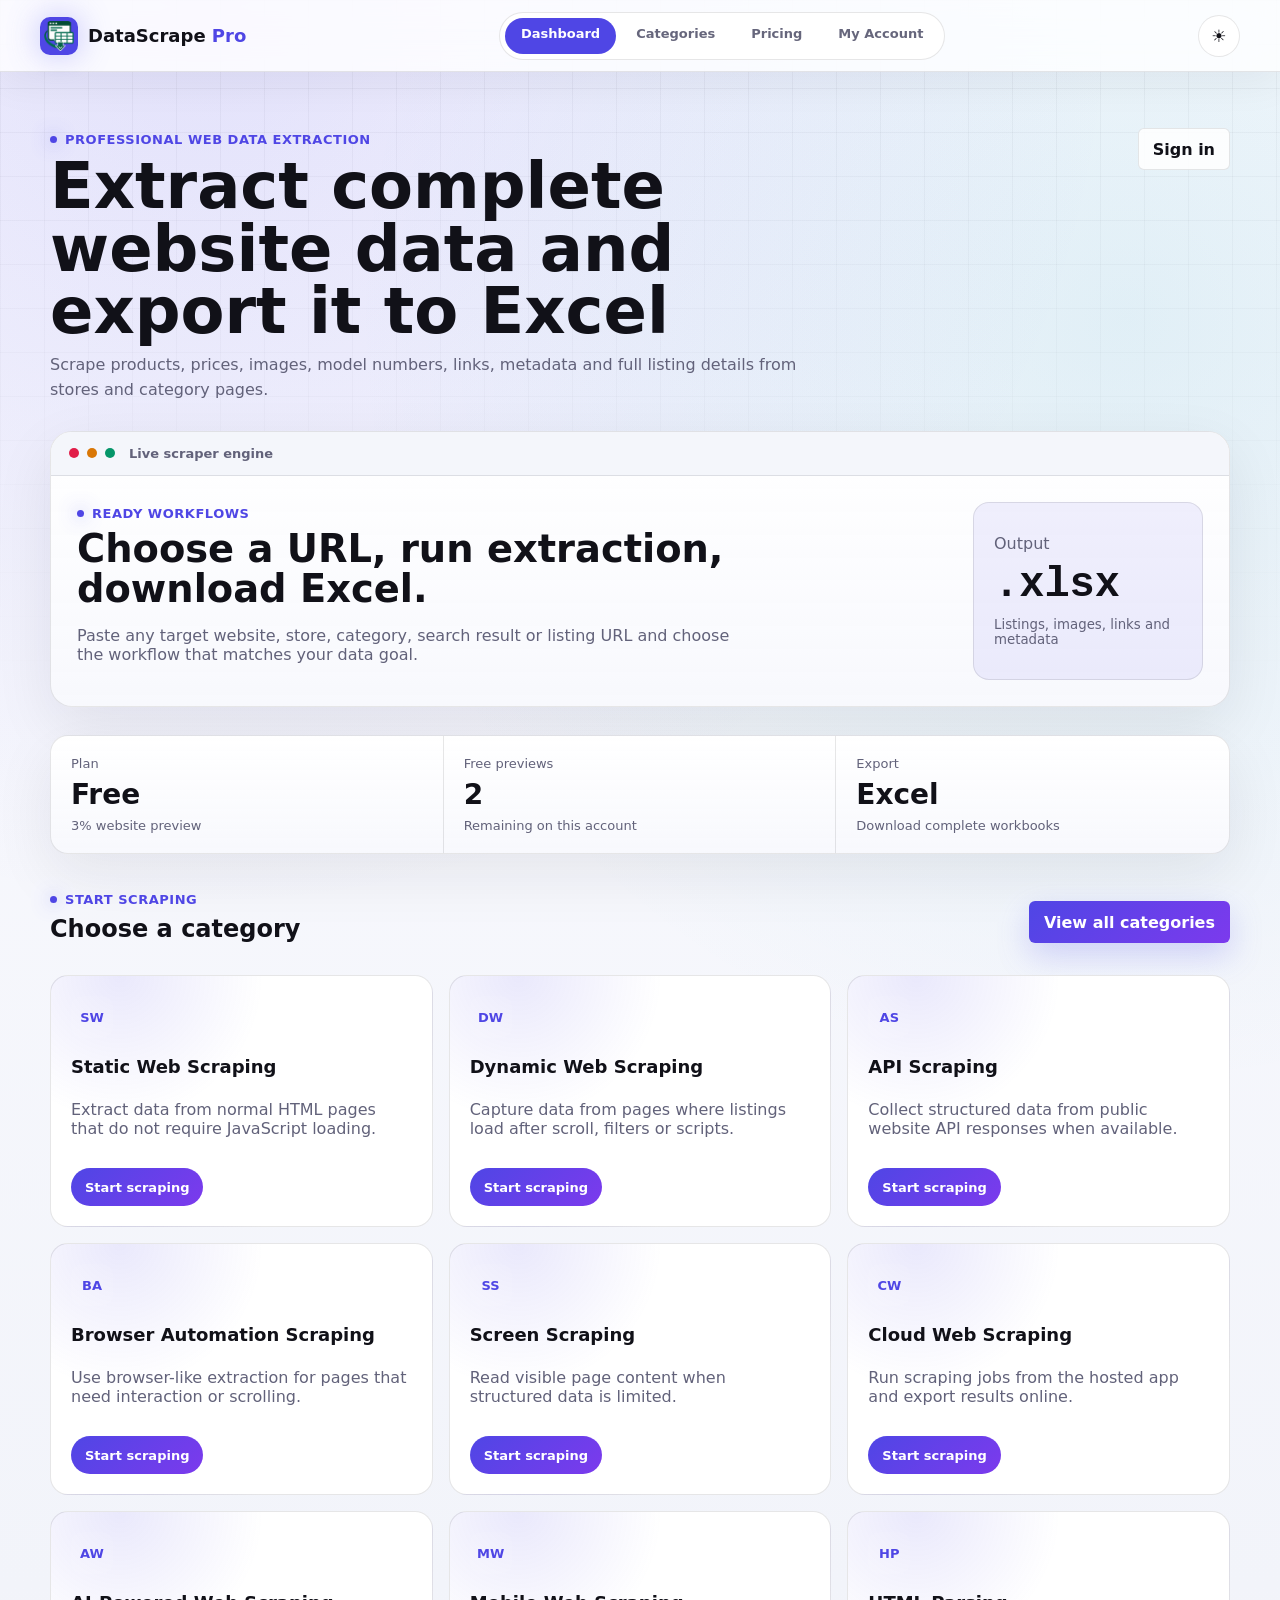
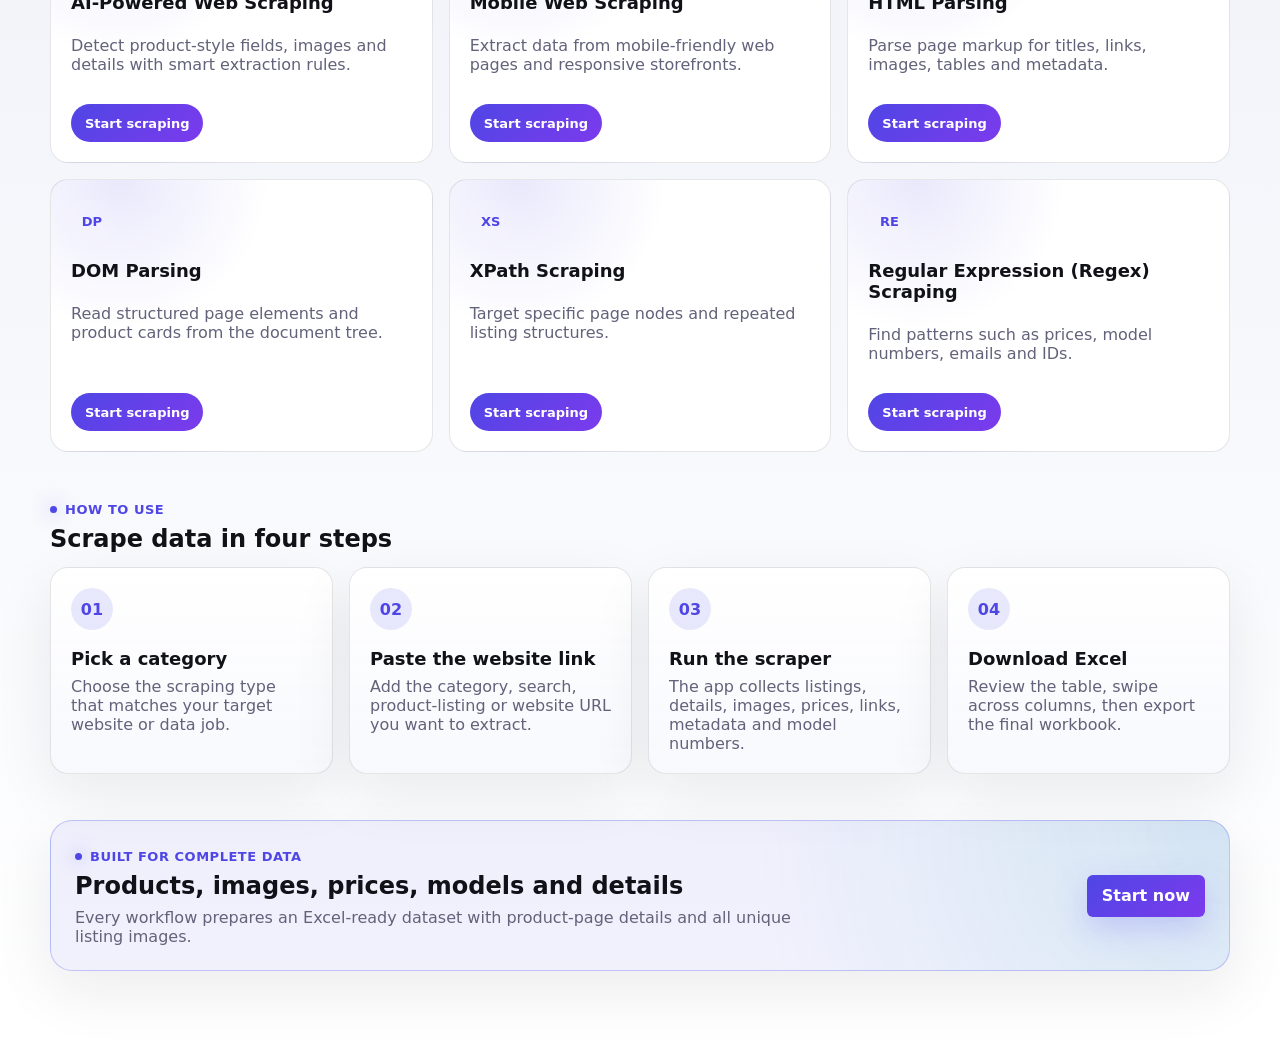
==== commit ea4ec363: "Revise website scraping plans" ====
--- a/static/index.html
+++ b/static/index.html
@@ -28,7 +28,7 @@
         <div class="sidebarFoot">
           <span>Current plan</span>
           <strong id="currentPlan">Free</strong>
-          <small id="freePlanText">3 free scrapes available</small>
+          <small id="freePlanText">2 free previews available</small>
         </div>
       </aside>
 
@@ -48,15 +48,15 @@
             <div>
               <p class="eyebrow">Ready workflows</p>
               <h2>Choose a URL, run extraction, download Excel.</h2>
-              <p>Use a whole website URL when you want the system to discover categories, or use one category link when you already know the catalog page.</p>
+              <p>Paste any target website, store, category, search result or listing URL and choose the workflow that matches your data goal.</p>
             </div>
             <div class="consoleMetric"><span>Output</span><strong>.xlsx</strong><small>Listings, images, links and metadata</small></div>
           </div>
         </section>
 
         <section class="dashboardStats">
-          <div><span>Plan</span><strong id="dashboardPlan">Free</strong><small id="dashboardPlanDetail">50 listings per scrape</small></div>
-          <div><span>Free scrapes</span><strong id="dashboardRemaining">3</strong><small>Remaining on this account</small></div>
+          <div><span>Plan</span><strong id="dashboardPlan">Free</strong><small id="dashboardPlanDetail">3% website preview</small></div>
+          <div><span>Free previews</span><strong id="dashboardRemaining">2</strong><small>Remaining on this account</small></div>
           <div><span>Export</span><strong>Excel</strong><small>Download complete workbooks</small></div>
         </section>
 
--- a/static/styles.css
+++ b/static/styles.css
@@ -1116,7 +1116,7 @@
 
 .pricingGrid {
   display: grid;
-  grid-template-columns: repeat(3, minmax(0, 1fr));
+  grid-template-columns: repeat(4, minmax(0, 1fr));
   gap: 14px;
 }
 
@@ -1205,6 +1205,16 @@
 
 .accountMain .accountContent {
   display: grid;
+}
+
+@media (max-width: 1180px) {
+  .pricingGrid {
+    grid-template-columns: repeat(2, minmax(0, 1fr));
+  }
+
+  .categorySearchPanel {
+    grid-template-columns: 1fr;
+  }
 }
 
 @media (max-width: 900px) {
@@ -1735,6 +1745,35 @@
   flex: 1;
 }
 
+.categorySearchPanel {
+  display: grid;
+  grid-template-columns: minmax(0, 0.8fr) minmax(280px, 1.2fr);
+  align-items: end;
+  gap: 18px;
+  margin: 0 0 22px;
+  padding: 20px;
+  border: 1px solid var(--line);
+  border-radius: 8px;
+  background: var(--panel);
+}
+
+.categorySearchPanel h2 {
+  margin: 4px 0 0;
+  font-size: 22px;
+}
+
+.categorySearchPanel input {
+  width: 100%;
+  min-height: 54px;
+  border: 1px solid var(--line);
+  border-radius: 8px;
+  padding: 0 16px;
+  background: var(--bg);
+  color: var(--text);
+  font: inherit;
+  font-weight: 700;
+}
+
 .categoryAction {
   display: inline-flex;
   align-items: center;
@@ -1762,7 +1801,8 @@
 }
 
 .howToGrid article,
-.typePickerPanel {
+.typePickerPanel,
+.typeProfilePanel article {
   border: 1px solid var(--line);
   border-radius: 18px;
   background:
@@ -1825,6 +1865,50 @@
   font: inherit;
 }
 
+.typeProfilePanel {
+  display: grid;
+  grid-template-columns: repeat(3, minmax(0, 1fr));
+  gap: 12px;
+  margin-bottom: 20px;
+}
+
+.typeProfilePanel article {
+  min-height: 104px;
+  padding: 16px;
+}
+
+.typeProfilePanel span {
+  display: block;
+  margin-bottom: 7px;
+  color: var(--muted);
+  font-size: 12px;
+  font-weight: 800;
+  text-transform: uppercase;
+}
+
+.typeProfilePanel strong {
+  color: var(--ink);
+  font-size: 16px;
+  line-height: 1.35;
+}
+
+.downloadButton {
+  min-height: 48px;
+  padding: 0 18px;
+  border: 0;
+  border-radius: 12px;
+  background: linear-gradient(135deg, var(--accent), var(--violet));
+  color: #fff;
+  font-weight: 900;
+  cursor: pointer;
+  box-shadow: 0 12px 32px rgba(99, 102, 241, 0.26);
+}
+
+.downloadButton:disabled {
+  cursor: not-allowed;
+  opacity: 0.55;
+}
+
 .dashboardBand {
   border-color: rgba(99, 102, 241, 0.34);
   border-radius: 22px;
@@ -2071,6 +2155,7 @@
   .dashboardBand,
   .commandMeta,
   .typePickerPanel,
+  .typeProfilePanel,
   .howToGrid {
     display: grid;
     grid-template-columns: 1fr;
@@ -2146,6 +2231,7 @@
 .appBody[data-theme="light"] .dashboardBand,
 .appBody[data-theme="light"] .scraperCommand,
 .appBody[data-theme="light"] .typePickerPanel,
+.appBody[data-theme="light"] .typeProfilePanel article,
 .appBody[data-theme="light"] .howToGrid article,
 .appBody[data-theme="light"] .statusBar,
 .appBody[data-theme="light"] .tableWrap,
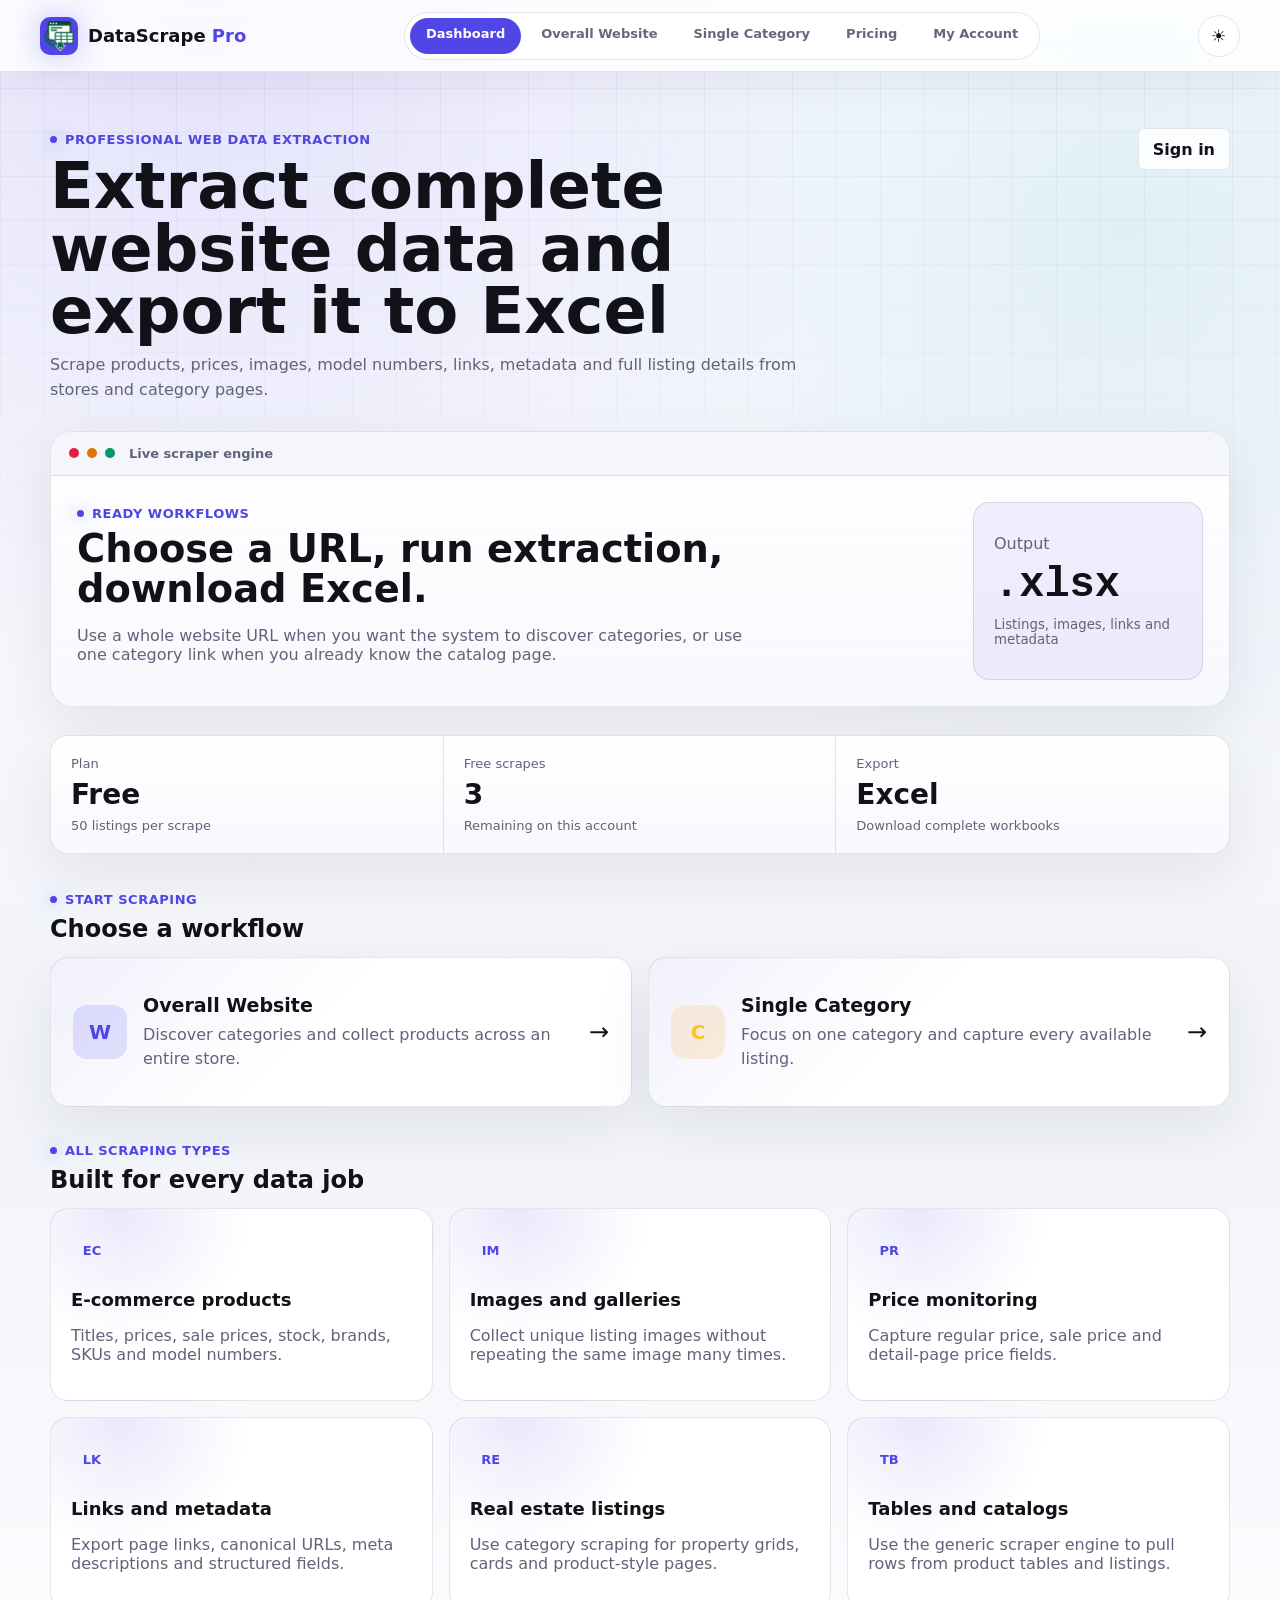
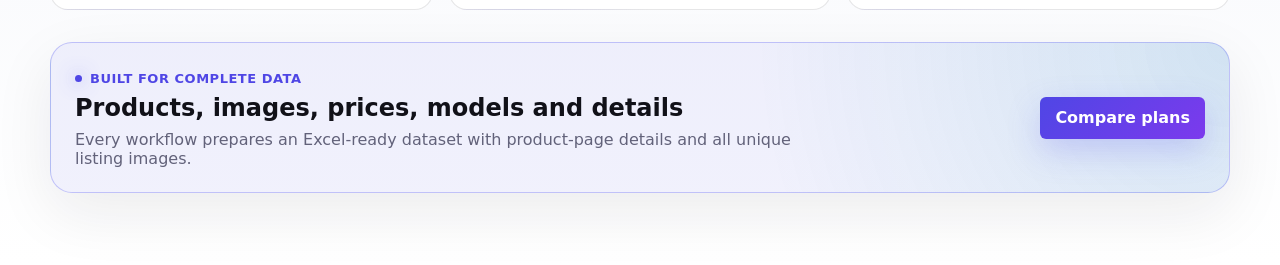
==== commit 55c4f0e4: "Revert "Add scraping categories workflow" This reverts commit 61d32bd939f8363afdea6bc06a412008c1734a" ====
--- a/static/index.html
+++ b/static/index.html
@@ -5,7 +5,7 @@
     <meta name="viewport" content="width=device-width, initial-scale=1" />
     <title>Dashboard · DataScrape Pro</title>
     <link rel="icon" type="image/png" href="/static/assets/favicon.png" />
-    <link rel="stylesheet" href="/static/styles.css?v=20260608-categories" />
+    <link rel="stylesheet" href="/static/styles.css?v=20260608-theme" />
     <script async src="https://pagead2.googlesyndication.com/pagead/js/adsbygoogle.js?client=ca-pub-8822154425337823" crossorigin="anonymous"></script>
   </head>
   <body class="appBody" data-theme="light">
@@ -17,7 +17,8 @@
         </a>
         <nav class="sidebarNav" aria-label="Main navigation">
           <a class="active" href="/">Dashboard</a>
-          <a href="/categories">Categories</a>
+          <a href="/website">Overall Website</a>
+          <a href="/category">Single Category</a>
           <a href="/pricing">Pricing</a>
           <a href="/account">My Account</a>
         </nav>
@@ -28,7 +29,7 @@
         <div class="sidebarFoot">
           <span>Current plan</span>
           <strong id="currentPlan">Free</strong>
-          <small id="freePlanText">2 free previews available</small>
+          <small id="freePlanText">3 free scrapes available</small>
         </div>
       </aside>
 
@@ -48,42 +49,58 @@
             <div>
               <p class="eyebrow">Ready workflows</p>
               <h2>Choose a URL, run extraction, download Excel.</h2>
-              <p>Paste any target website, store, category, search result or listing URL and choose the workflow that matches your data goal.</p>
+              <p>Use a whole website URL when you want the system to discover categories, or use one category link when you already know the catalog page.</p>
             </div>
             <div class="consoleMetric"><span>Output</span><strong>.xlsx</strong><small>Listings, images, links and metadata</small></div>
           </div>
         </section>
 
         <section class="dashboardStats">
-          <div><span>Plan</span><strong id="dashboardPlan">Free</strong><small id="dashboardPlanDetail">3% website preview</small></div>
-          <div><span>Free previews</span><strong id="dashboardRemaining">2</strong><small>Remaining on this account</small></div>
+          <div><span>Plan</span><strong id="dashboardPlan">Free</strong><small id="dashboardPlanDetail">50 listings per scrape</small></div>
+          <div><span>Free scrapes</span><strong id="dashboardRemaining">3</strong><small>Remaining on this account</small></div>
           <div><span>Export</span><strong>Excel</strong><small>Download complete workbooks</small></div>
         </section>
 
         <section class="sectionHeading">
           <div>
             <p class="eyebrow">Start scraping</p>
-            <h2>Choose a category</h2>
+            <h2>Choose a workflow</h2>
           </div>
-          <a class="primaryLink" href="/categories">View all categories</a>
+        </section>
+
+        <section class="workflowGrid">
+          <a class="workflowCard websiteWorkflow" href="/website">
+            <span class="workflowIcon">W</span>
+            <div>
+              <strong>Overall Website</strong>
+              <p>Discover categories and collect products across an entire store.</p>
+            </div>
+            <span class="workflowArrow">→</span>
+          </a>
+          <a class="workflowCard categoryWorkflow" href="/category">
+            <span class="workflowIcon">C</span>
+            <div>
+              <strong>Single Category</strong>
+              <p>Focus on one category and capture every available listing.</p>
+            </div>
+            <span class="workflowArrow">→</span>
+          </a>
         </section>
 
         <section class="scrapeTypeSection">
-          <div id="categoryPreviewGrid" class="scrapeTypeGrid categoryGrid compactCategoryGrid"></div>
-        </section>
-
-        <section class="howToSection" id="how-to-use">
           <div class="sectionHeading">
             <div>
-              <p class="eyebrow">How to use</p>
-              <h2>Scrape data in four steps</h2>
+              <p class="eyebrow">All scraping types</p>
+              <h2>Built for every data job</h2>
             </div>
           </div>
-          <div class="howToGrid">
-            <article><span>01</span><strong>Pick a category</strong><p>Choose the scraping type that matches your target website or data job.</p></article>
-            <article><span>02</span><strong>Paste the website link</strong><p>Add the category, search, product-listing or website URL you want to extract.</p></article>
-            <article><span>03</span><strong>Run the scraper</strong><p>The app collects listings, details, images, prices, links, metadata and model numbers.</p></article>
-            <article><span>04</span><strong>Download Excel</strong><p>Review the table, swipe across columns, then export the final workbook.</p></article>
+          <div class="scrapeTypeGrid">
+            <article><span>EC</span><strong>E-commerce products</strong><p>Titles, prices, sale prices, stock, brands, SKUs and model numbers.</p></article>
+            <article><span>IM</span><strong>Images and galleries</strong><p>Collect unique listing images without repeating the same image many times.</p></article>
+            <article><span>PR</span><strong>Price monitoring</strong><p>Capture regular price, sale price and detail-page price fields.</p></article>
+            <article><span>LK</span><strong>Links and metadata</strong><p>Export page links, canonical URLs, meta descriptions and structured fields.</p></article>
+            <article><span>RE</span><strong>Real estate listings</strong><p>Use category scraping for property grids, cards and product-style pages.</p></article>
+            <article><span>TB</span><strong>Tables and catalogs</strong><p>Use the generic scraper engine to pull rows from product tables and listings.</p></article>
           </div>
         </section>
 
@@ -93,7 +110,7 @@
             <h2>Products, images, prices, models and details</h2>
             <p>Every workflow prepares an Excel-ready dataset with product-page details and all unique listing images.</p>
           </div>
-          <a class="primaryLink" href="/categories">Start now</a>
+          <a class="primaryLink" href="/pricing">Compare plans</a>
         </section>
       </main>
     </div>
@@ -108,8 +125,7 @@
         <a class="googleButton" href="/auth/google"><span class="googleMark">G</span>Continue with Google</a>
       </section>
     </div>
-    <script src="/static/theme.js?v=20260608-categories"></script>
-    <script src="/static/scrape-types.js?v=20260608-categories"></script>
-    <script src="/static/dashboard.js?v=20260608-categories"></script>
+    <script src="/static/theme.js?v=20260608-theme"></script>
+    <script src="/static/dashboard.js?v=20260608-theme"></script>
   </body>
 </html>
--- a/static/styles.css
+++ b/static/styles.css
@@ -1116,7 +1116,7 @@
 
 .pricingGrid {
   display: grid;
-  grid-template-columns: repeat(4, minmax(0, 1fr));
+  grid-template-columns: repeat(3, minmax(0, 1fr));
   gap: 14px;
 }
 
@@ -1205,16 +1205,6 @@
 
 .accountMain .accountContent {
   display: grid;
-}
-
-@media (max-width: 1180px) {
-  .pricingGrid {
-    grid-template-columns: repeat(2, minmax(0, 1fr));
-  }
-
-  .categorySearchPanel {
-    grid-template-columns: 1fr;
-  }
 }
 
 @media (max-width: 900px) {
@@ -1732,183 +1722,6 @@
   font-size: 18px;
 }
 
-.compactCategoryGrid .categoryCard:nth-child(n + 13) {
-  display: none;
-}
-
-.categoryCard {
-  display: flex;
-  flex-direction: column;
-}
-
-.categoryCard p {
-  flex: 1;
-}
-
-.categorySearchPanel {
-  display: grid;
-  grid-template-columns: minmax(0, 0.8fr) minmax(280px, 1.2fr);
-  align-items: end;
-  gap: 18px;
-  margin: 0 0 22px;
-  padding: 20px;
-  border: 1px solid var(--line);
-  border-radius: 8px;
-  background: var(--panel);
-}
-
-.categorySearchPanel h2 {
-  margin: 4px 0 0;
-  font-size: 22px;
-}
-
-.categorySearchPanel input {
-  width: 100%;
-  min-height: 54px;
-  border: 1px solid var(--line);
-  border-radius: 8px;
-  padding: 0 16px;
-  background: var(--bg);
-  color: var(--text);
-  font: inherit;
-  font-weight: 700;
-}
-
-.categoryAction {
-  display: inline-flex;
-  align-items: center;
-  justify-content: center;
-  width: fit-content;
-  min-height: 38px;
-  margin-top: 14px;
-  padding: 0 14px;
-  border-radius: 999px;
-  background: linear-gradient(135deg, var(--accent), var(--violet));
-  color: #fff;
-  font-size: 13px;
-  font-weight: 800;
-  text-decoration: none;
-}
-
-.howToSection {
-  margin: 46px 0;
-}
-
-.howToGrid {
-  display: grid;
-  grid-template-columns: repeat(4, minmax(0, 1fr));
-  gap: 16px;
-}
-
-.howToGrid article,
-.typePickerPanel,
-.typeProfilePanel article {
-  border: 1px solid var(--line);
-  border-radius: 18px;
-  background:
-    linear-gradient(180deg, rgba(255, 255, 255, 0.045), rgba(255, 255, 255, 0.018)),
-    rgba(24, 24, 31, 0.86);
-  color: var(--ink);
-  box-shadow: 0 24px 70px rgba(0, 0, 0, 0.18);
-}
-
-.howToGrid article {
-  min-height: 170px;
-  padding: 20px;
-}
-
-.howToGrid span {
-  display: inline-grid;
-  place-items: center;
-  width: 42px;
-  height: 42px;
-  margin-bottom: 18px;
-  border-radius: 50%;
-  background: rgba(99, 102, 241, 0.14);
-  color: var(--accent-dark);
-  font-weight: 900;
-}
-
-.howToGrid strong {
-  display: block;
-  margin-bottom: 8px;
-  font-size: 18px;
-}
-
-.howToGrid p {
-  margin: 0;
-  color: var(--muted);
-}
-
-.typePickerPanel {
-  display: grid;
-  grid-template-columns: minmax(0, 1fr) minmax(220px, 360px) auto;
-  gap: 12px;
-  align-items: center;
-  margin: -6px 0 20px;
-  padding: 16px;
-}
-
-.typePickerPanel label {
-  color: var(--muted);
-  font-weight: 800;
-}
-
-.typeSelect {
-  width: 100%;
-  min-height: 44px;
-  padding: 0 13px;
-  border: 1px solid var(--line);
-  border-radius: 12px;
-  background: rgba(8, 8, 12, 0.72);
-  color: var(--ink);
-  font: inherit;
-}
-
-.typeProfilePanel {
-  display: grid;
-  grid-template-columns: repeat(3, minmax(0, 1fr));
-  gap: 12px;
-  margin-bottom: 20px;
-}
-
-.typeProfilePanel article {
-  min-height: 104px;
-  padding: 16px;
-}
-
-.typeProfilePanel span {
-  display: block;
-  margin-bottom: 7px;
-  color: var(--muted);
-  font-size: 12px;
-  font-weight: 800;
-  text-transform: uppercase;
-}
-
-.typeProfilePanel strong {
-  color: var(--ink);
-  font-size: 16px;
-  line-height: 1.35;
-}
-
-.downloadButton {
-  min-height: 48px;
-  padding: 0 18px;
-  border: 0;
-  border-radius: 12px;
-  background: linear-gradient(135deg, var(--accent), var(--violet));
-  color: #fff;
-  font-weight: 900;
-  cursor: pointer;
-  box-shadow: 0 12px 32px rgba(99, 102, 241, 0.26);
-}
-
-.downloadButton:disabled {
-  cursor: not-allowed;
-  opacity: 0.55;
-}
-
 .dashboardBand {
   border-color: rgba(99, 102, 241, 0.34);
   border-radius: 22px;
@@ -2078,10 +1891,6 @@
   .consoleGrid,
   .scrapeTypeGrid {
     grid-template-columns: 1fr;
-  }
-
-  .howToGrid {
-    grid-template-columns: repeat(2, minmax(0, 1fr));
   }
 
   .pricingGrid {
@@ -2153,10 +1962,7 @@
 
   .consoleGrid,
   .dashboardBand,
-  .commandMeta,
-  .typePickerPanel,
-  .typeProfilePanel,
-  .howToGrid {
+  .commandMeta {
     display: grid;
     grid-template-columns: 1fr;
   }
@@ -2230,9 +2036,6 @@
 .appBody[data-theme="light"] .workflowCard,
 .appBody[data-theme="light"] .dashboardBand,
 .appBody[data-theme="light"] .scraperCommand,
-.appBody[data-theme="light"] .typePickerPanel,
-.appBody[data-theme="light"] .typeProfilePanel article,
-.appBody[data-theme="light"] .howToGrid article,
 .appBody[data-theme="light"] .statusBar,
 .appBody[data-theme="light"] .tableWrap,
 .appBody[data-theme="light"] .priceCard,
@@ -2287,11 +2090,6 @@
   background: #ffffff;
 }
 
-.appBody[data-theme="light"] .typeSelect {
-  background: #ffffff;
-  color: var(--ink);
-}
-
 .appBody[data-theme="light"] .urlBar input {
   color: var(--ink);
 }
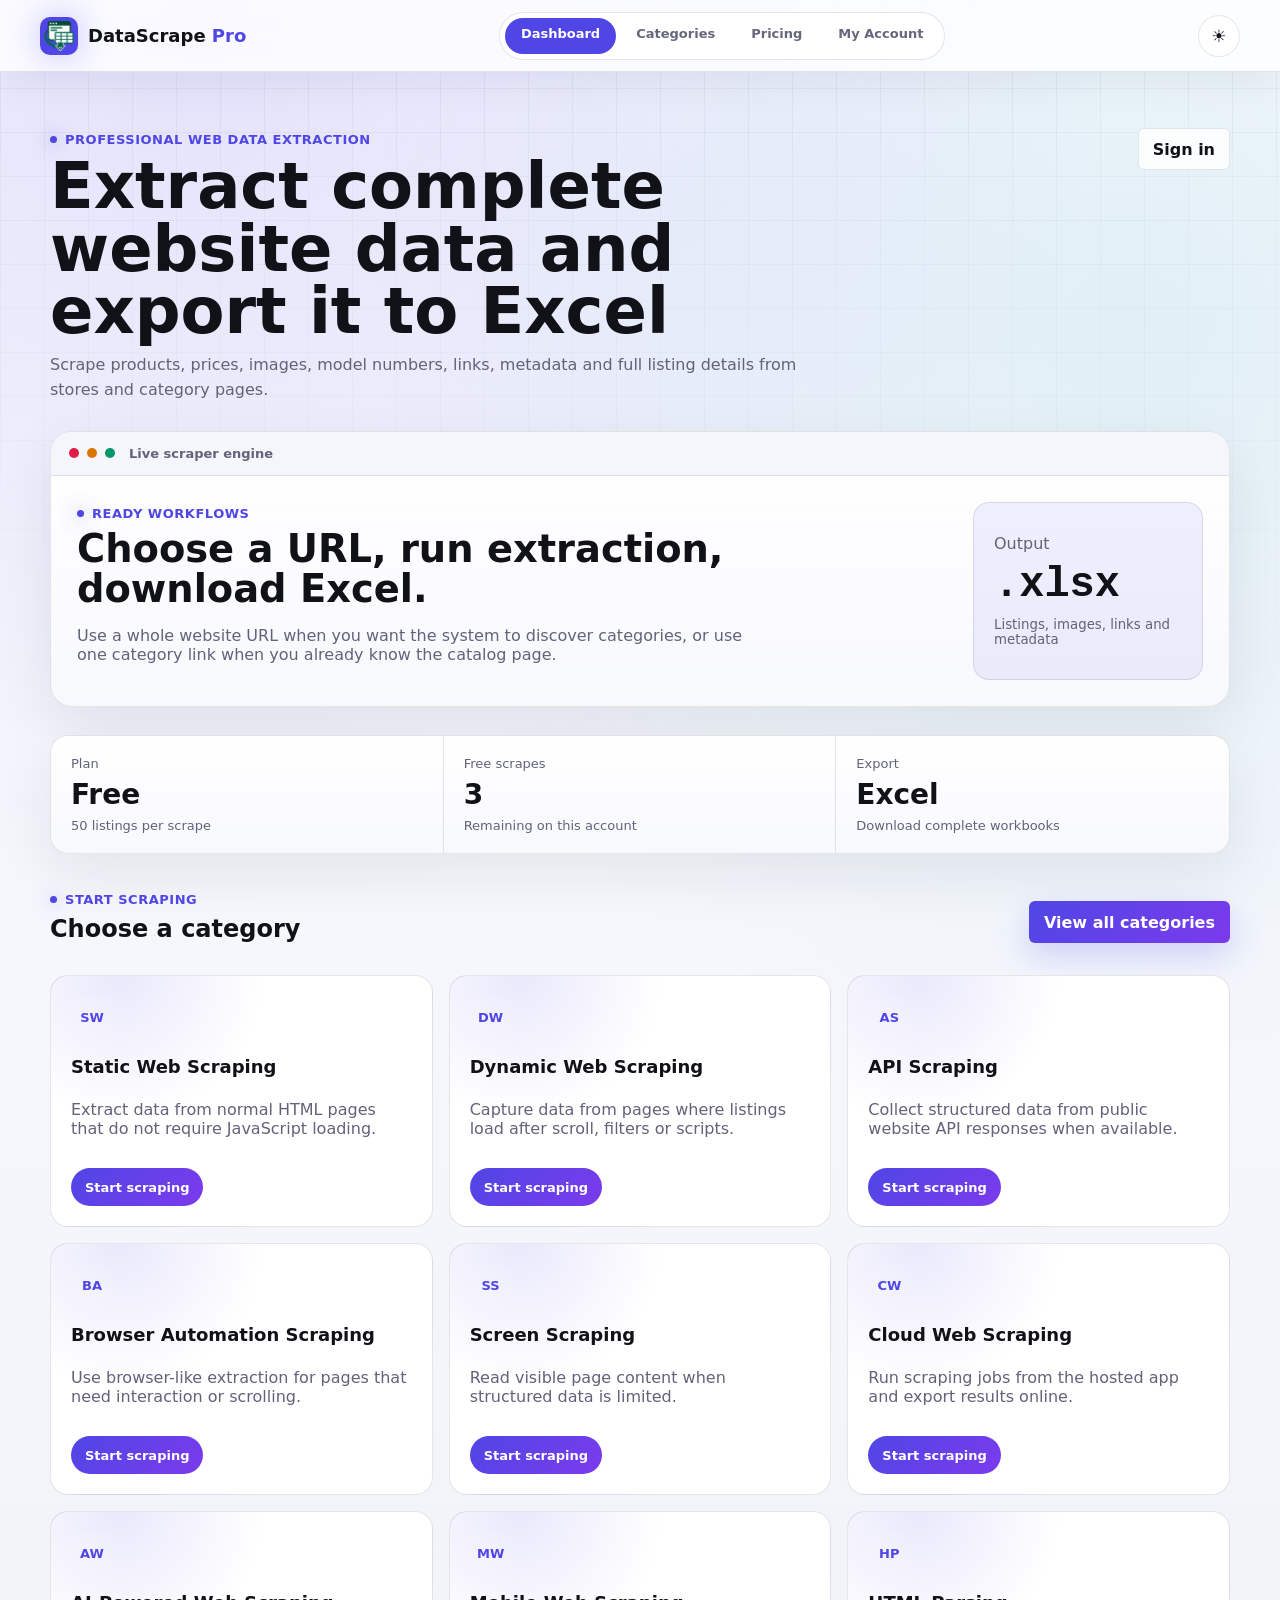
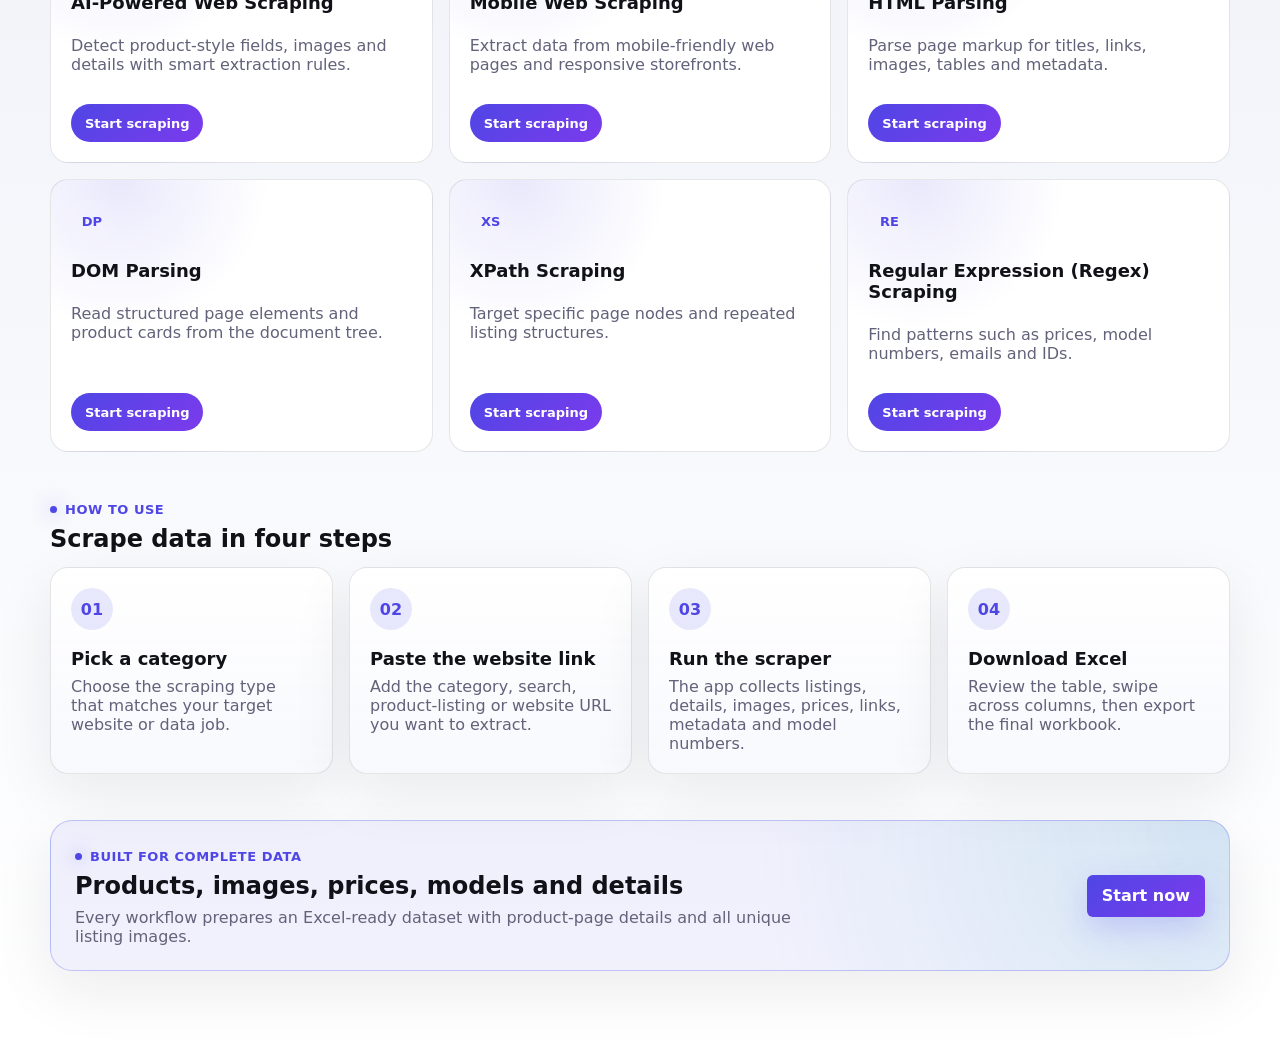
==== commit 346a4c7b: "Revert "Revise website scraping plans" This reverts commit ea4ec3636e7645efa0474fc4ee004e2bf0cc6436." ====
--- a/static/index.html
+++ b/static/index.html
@@ -5,7 +5,7 @@
     <meta name="viewport" content="width=device-width, initial-scale=1" />
     <title>Dashboard · DataScrape Pro</title>
     <link rel="icon" type="image/png" href="/static/assets/favicon.png" />
-    <link rel="stylesheet" href="/static/styles.css?v=20260608-theme" />
+    <link rel="stylesheet" href="/static/styles.css?v=20260608-categories" />
     <script async src="https://pagead2.googlesyndication.com/pagead/js/adsbygoogle.js?client=ca-pub-8822154425337823" crossorigin="anonymous"></script>
   </head>
   <body class="appBody" data-theme="light">
@@ -17,8 +17,7 @@
         </a>
         <nav class="sidebarNav" aria-label="Main navigation">
           <a class="active" href="/">Dashboard</a>
-          <a href="/website">Overall Website</a>
-          <a href="/category">Single Category</a>
+          <a href="/categories">Categories</a>
           <a href="/pricing">Pricing</a>
           <a href="/account">My Account</a>
         </nav>
@@ -64,43 +63,27 @@
         <section class="sectionHeading">
           <div>
             <p class="eyebrow">Start scraping</p>
-            <h2>Choose a workflow</h2>
+            <h2>Choose a category</h2>
           </div>
-        </section>
-
-        <section class="workflowGrid">
-          <a class="workflowCard websiteWorkflow" href="/website">
-            <span class="workflowIcon">W</span>
-            <div>
-              <strong>Overall Website</strong>
-              <p>Discover categories and collect products across an entire store.</p>
-            </div>
-            <span class="workflowArrow">→</span>
-          </a>
-          <a class="workflowCard categoryWorkflow" href="/category">
-            <span class="workflowIcon">C</span>
-            <div>
-              <strong>Single Category</strong>
-              <p>Focus on one category and capture every available listing.</p>
-            </div>
-            <span class="workflowArrow">→</span>
-          </a>
+          <a class="primaryLink" href="/categories">View all categories</a>
         </section>
 
         <section class="scrapeTypeSection">
+          <div id="categoryPreviewGrid" class="scrapeTypeGrid categoryGrid compactCategoryGrid"></div>
+        </section>
+
+        <section class="howToSection" id="how-to-use">
           <div class="sectionHeading">
             <div>
-              <p class="eyebrow">All scraping types</p>
-              <h2>Built for every data job</h2>
+              <p class="eyebrow">How to use</p>
+              <h2>Scrape data in four steps</h2>
             </div>
           </div>
-          <div class="scrapeTypeGrid">
-            <article><span>EC</span><strong>E-commerce products</strong><p>Titles, prices, sale prices, stock, brands, SKUs and model numbers.</p></article>
-            <article><span>IM</span><strong>Images and galleries</strong><p>Collect unique listing images without repeating the same image many times.</p></article>
-            <article><span>PR</span><strong>Price monitoring</strong><p>Capture regular price, sale price and detail-page price fields.</p></article>
-            <article><span>LK</span><strong>Links and metadata</strong><p>Export page links, canonical URLs, meta descriptions and structured fields.</p></article>
-            <article><span>RE</span><strong>Real estate listings</strong><p>Use category scraping for property grids, cards and product-style pages.</p></article>
-            <article><span>TB</span><strong>Tables and catalogs</strong><p>Use the generic scraper engine to pull rows from product tables and listings.</p></article>
+          <div class="howToGrid">
+            <article><span>01</span><strong>Pick a category</strong><p>Choose the scraping type that matches your target website or data job.</p></article>
+            <article><span>02</span><strong>Paste the website link</strong><p>Add the category, search, product-listing or website URL you want to extract.</p></article>
+            <article><span>03</span><strong>Run the scraper</strong><p>The app collects listings, details, images, prices, links, metadata and model numbers.</p></article>
+            <article><span>04</span><strong>Download Excel</strong><p>Review the table, swipe across columns, then export the final workbook.</p></article>
           </div>
         </section>
 
@@ -110,7 +93,7 @@
             <h2>Products, images, prices, models and details</h2>
             <p>Every workflow prepares an Excel-ready dataset with product-page details and all unique listing images.</p>
           </div>
-          <a class="primaryLink" href="/pricing">Compare plans</a>
+          <a class="primaryLink" href="/categories">Start now</a>
         </section>
       </main>
     </div>
@@ -125,7 +108,8 @@
         <a class="googleButton" href="/auth/google"><span class="googleMark">G</span>Continue with Google</a>
       </section>
     </div>
-    <script src="/static/theme.js?v=20260608-theme"></script>
-    <script src="/static/dashboard.js?v=20260608-theme"></script>
+    <script src="/static/theme.js?v=20260608-categories"></script>
+    <script src="/static/scrape-types.js?v=20260608-categories"></script>
+    <script src="/static/dashboard.js?v=20260608-categories"></script>
   </body>
 </html>
--- a/static/styles.css
+++ b/static/styles.css
@@ -1722,6 +1722,154 @@
   font-size: 18px;
 }
 
+.compactCategoryGrid .categoryCard:nth-child(n + 13) {
+  display: none;
+}
+
+.categoryCard {
+  display: flex;
+  flex-direction: column;
+}
+
+.categoryCard p {
+  flex: 1;
+}
+
+.categoryAction {
+  display: inline-flex;
+  align-items: center;
+  justify-content: center;
+  width: fit-content;
+  min-height: 38px;
+  margin-top: 14px;
+  padding: 0 14px;
+  border-radius: 999px;
+  background: linear-gradient(135deg, var(--accent), var(--violet));
+  color: #fff;
+  font-size: 13px;
+  font-weight: 800;
+  text-decoration: none;
+}
+
+.howToSection {
+  margin: 46px 0;
+}
+
+.howToGrid {
+  display: grid;
+  grid-template-columns: repeat(4, minmax(0, 1fr));
+  gap: 16px;
+}
+
+.howToGrid article,
+.typePickerPanel,
+.typeProfilePanel article {
+  border: 1px solid var(--line);
+  border-radius: 18px;
+  background:
+    linear-gradient(180deg, rgba(255, 255, 255, 0.045), rgba(255, 255, 255, 0.018)),
+    rgba(24, 24, 31, 0.86);
+  color: var(--ink);
+  box-shadow: 0 24px 70px rgba(0, 0, 0, 0.18);
+}
+
+.howToGrid article {
+  min-height: 170px;
+  padding: 20px;
+}
+
+.howToGrid span {
+  display: inline-grid;
+  place-items: center;
+  width: 42px;
+  height: 42px;
+  margin-bottom: 18px;
+  border-radius: 50%;
+  background: rgba(99, 102, 241, 0.14);
+  color: var(--accent-dark);
+  font-weight: 900;
+}
+
+.howToGrid strong {
+  display: block;
+  margin-bottom: 8px;
+  font-size: 18px;
+}
+
+.howToGrid p {
+  margin: 0;
+  color: var(--muted);
+}
+
+.typePickerPanel {
+  display: grid;
+  grid-template-columns: minmax(0, 1fr) minmax(220px, 360px) auto;
+  gap: 12px;
+  align-items: center;
+  margin: -6px 0 20px;
+  padding: 16px;
+}
+
+.typePickerPanel label {
+  color: var(--muted);
+  font-weight: 800;
+}
+
+.typeSelect {
+  width: 100%;
+  min-height: 44px;
+  padding: 0 13px;
+  border: 1px solid var(--line);
+  border-radius: 12px;
+  background: rgba(8, 8, 12, 0.72);
+  color: var(--ink);
+  font: inherit;
+}
+
+.typeProfilePanel {
+  display: grid;
+  grid-template-columns: repeat(3, minmax(0, 1fr));
+  gap: 12px;
+  margin-bottom: 20px;
+}
+
+.typeProfilePanel article {
+  min-height: 104px;
+  padding: 16px;
+}
+
+.typeProfilePanel span {
+  display: block;
+  margin-bottom: 7px;
+  color: var(--muted);
+  font-size: 12px;
+  font-weight: 800;
+  text-transform: uppercase;
+}
+
+.typeProfilePanel strong {
+  color: var(--ink);
+  font-size: 16px;
+  line-height: 1.35;
+}
+
+.downloadButton {
+  min-height: 48px;
+  padding: 0 18px;
+  border: 0;
+  border-radius: 12px;
+  background: linear-gradient(135deg, var(--accent), var(--violet));
+  color: #fff;
+  font-weight: 900;
+  cursor: pointer;
+  box-shadow: 0 12px 32px rgba(99, 102, 241, 0.26);
+}
+
+.downloadButton:disabled {
+  cursor: not-allowed;
+  opacity: 0.55;
+}
+
 .dashboardBand {
   border-color: rgba(99, 102, 241, 0.34);
   border-radius: 22px;
@@ -1891,6 +2039,10 @@
   .consoleGrid,
   .scrapeTypeGrid {
     grid-template-columns: 1fr;
+  }
+
+  .howToGrid {
+    grid-template-columns: repeat(2, minmax(0, 1fr));
   }
 
   .pricingGrid {
@@ -1962,7 +2114,10 @@
 
   .consoleGrid,
   .dashboardBand,
-  .commandMeta {
+  .commandMeta,
+  .typePickerPanel,
+  .typeProfilePanel,
+  .howToGrid {
     display: grid;
     grid-template-columns: 1fr;
   }
@@ -2036,6 +2191,9 @@
 .appBody[data-theme="light"] .workflowCard,
 .appBody[data-theme="light"] .dashboardBand,
 .appBody[data-theme="light"] .scraperCommand,
+.appBody[data-theme="light"] .typePickerPanel,
+.appBody[data-theme="light"] .typeProfilePanel article,
+.appBody[data-theme="light"] .howToGrid article,
 .appBody[data-theme="light"] .statusBar,
 .appBody[data-theme="light"] .tableWrap,
 .appBody[data-theme="light"] .priceCard,
@@ -2090,6 +2248,11 @@
   background: #ffffff;
 }
 
+.appBody[data-theme="light"] .typeSelect {
+  background: #ffffff;
+  color: var(--ink);
+}
+
 .appBody[data-theme="light"] .urlBar input {
   color: var(--ink);
 }
